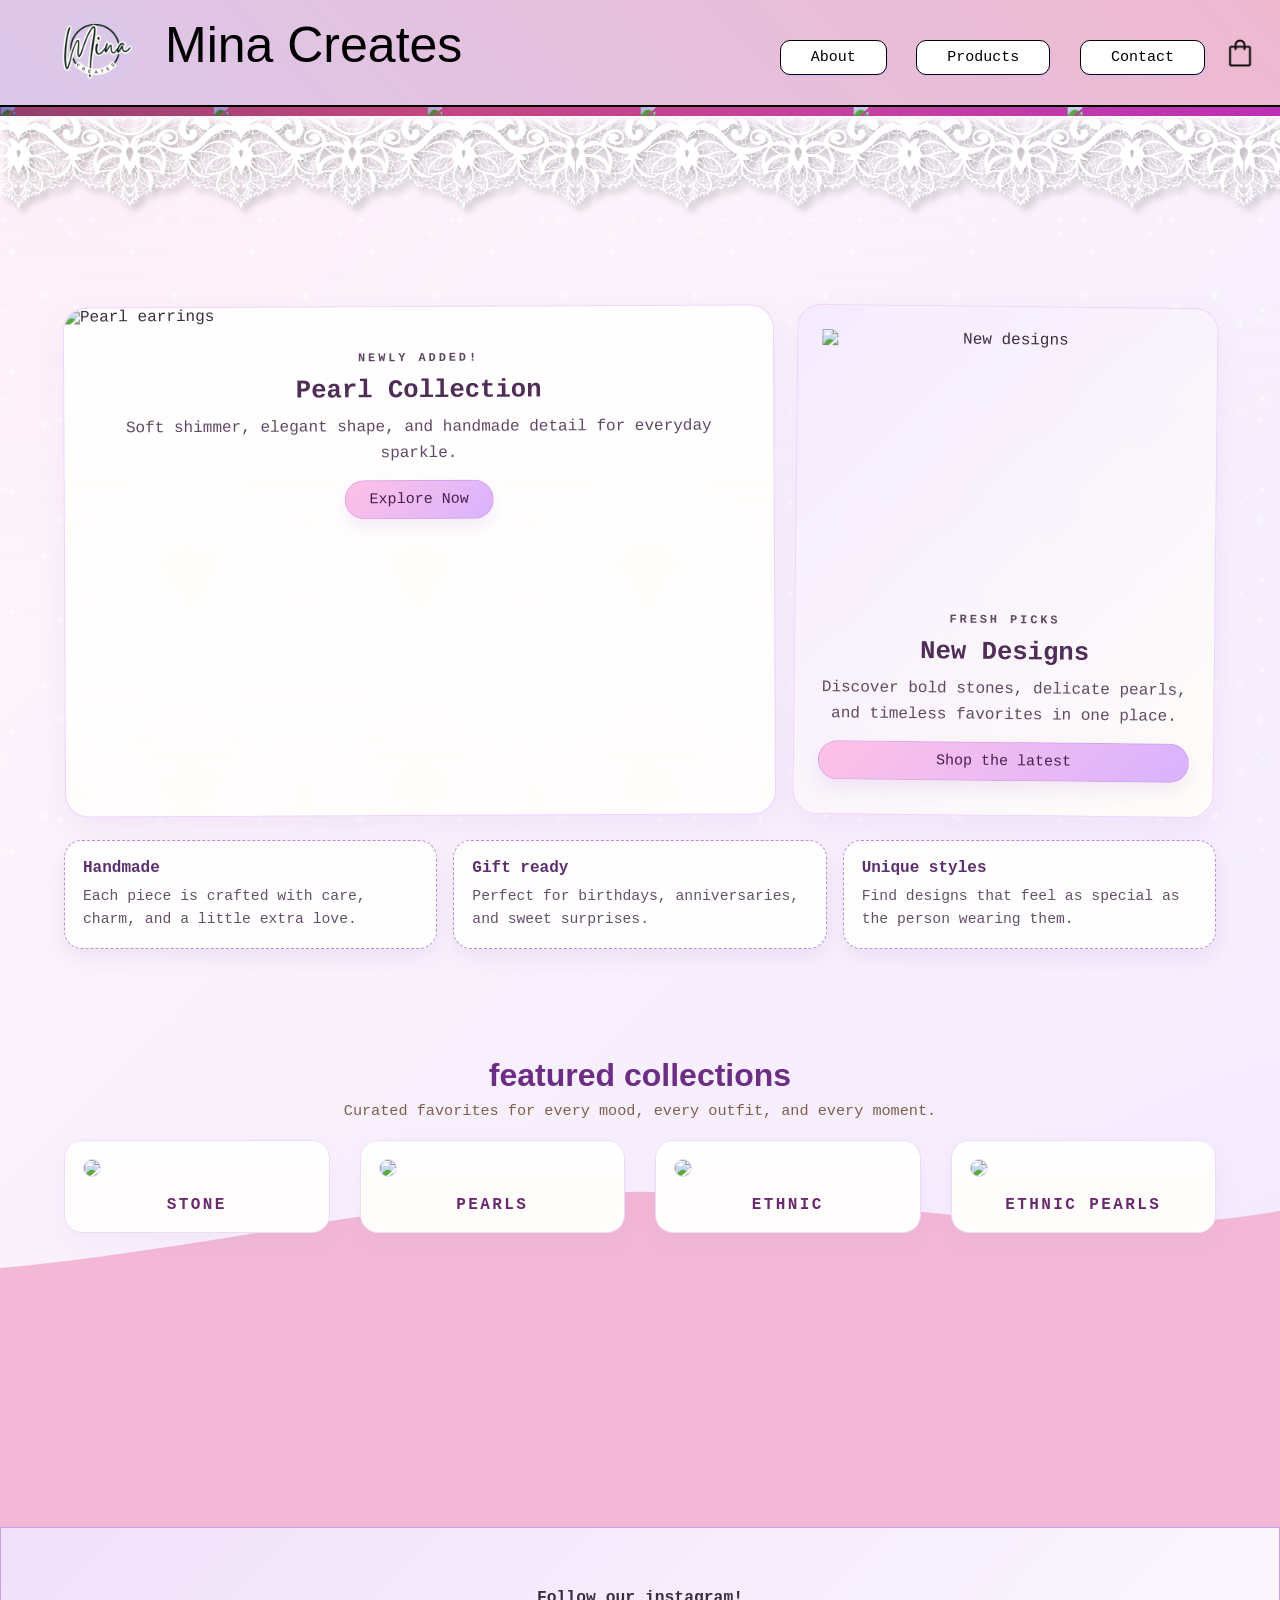
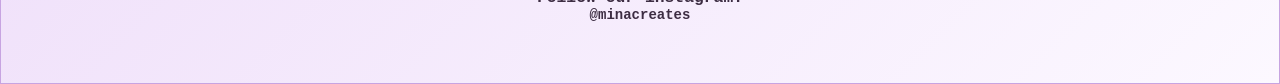
==== index.html @ 0f1dedc8 "Fix HTML encoding issues in index.html" ====
<!DOCTYPE html>
<html lang="en">
    <head>
        <meta charset="UTF-8" />
        <meta name = "viewport" content = "width=device-width, initial-scale = 1.0">
        <title>Mina Creates</title>
        <link rel="stylesheet" href="style.css">
        <link rel="stylesheet" href="https://use.typekit.net/dom2ngp.css">
        <link rel="preconnect" href="https://fonts.googleapis.com">
        <link rel="preconnect" href="https://fonts.gstatic.com" crossorigin>
        <link href="https://fonts.googleapis.com/css2?family=Limelight&family=Mea+Culpa&display=swap" rel="stylesheet">
        <link rel="preconnect" href="https://fonts.googleapis.com">
        <link rel="preconnect" href="https://fonts.gstatic.com" crossorigin>
        <link href="https://fonts.googleapis.com/css2?family=Limelight&family=Mea+Culpa&family=Style+Script&display=swap" rel="stylesheet">
    </head>
<body class="home-page">
    <div class="header">
        <div class="container">
            <div class = "navbar">
                <div class = "logo">
                    <a href="index.html">
                        <img src="images/logo.png" width="100px">
                    </a>
                    
                </div>
            
                <div>
                    <h1 class="nav-title">Mina Creates</h1>
                </div>
            
                <nav>
                    <ul id = "MenuItems">
                        <li><a href="about.html" class="nav-btn">About</a></li>
                        <li><a href="products.html" class="nav-btn">Products</a></li>
                        <li><a href="contact.html" class="nav-btn">Contact</a></li>
                    </ul>
                </nav>
                <img src="images/cart.png" width = "30px" height = "30px">
                <img src="images/menu.png" class = "menu-icon" onclick="menutoggle()">
            </div>  
        </div>
    </div>
    
    <!----- image scroll ------->
    
    <div class="container-header">
        <div class="wrapper">
            <img src="images/s-c.png" class = "img-header">
            <img src="images/s.png" class = "img-header">
            <img src="images/e.png" class = "img-header">
            <img src="images/p-e.png" class = "img-header">
            <img src="images/p.png" class = "img-header">
            <img src="images/m.png" class = "img-header">
        </div>
        <div class="fade-overlay"></div>
        <h1 class = "header-txt1">Handmade</h1>
        <h1 class = "header-txt2">Jewelry</h1>
        <button  class = "btn-header">SHOP NOW</button>
    </div>
    <div class="lace-row">
        <img src="images/lace-3.png" class="lace-image">
    </div>
        
    
    <!--- main --->
    <div class="main">
        <div class="small-container">
            <div class="feature-highlight">
                <div class="feature-card feature-card-large">
                    <img src="images/main-earring.png" alt="Pearl earrings">
                    <div class="feature-content">
                        <p class="eyebrow">Newly added!</p>
                        <h2>Pearl Collection</h2>
                        <p>Soft shimmer, elegant shape, and handmade detail for everyday sparkle.</p>
                        <a href="products.html" class="btn">Explore Now</a>
                    </div>
                </div>

                <div class="feature-card feature-card-compact">
                    <img src="images/12.png" alt="New designs">
                    <p class="eyebrow">Fresh picks</p>
                    <h2>New Designs</h2>
                    <p>Discover bold stones, delicate pearls, and timeless favorites in one place.</p>
                    <a href="products.html" class="btn">Shop the latest</a>
                </div>
            </div>

            <div class="benefits">
                <div class="benefit-card">
                    <h3>Handmade</h3>
                    <p>Each piece is crafted with care, charm, and a little extra love.</p>
                </div>
                <div class="benefit-card">
                    <h3>Gift ready</h3>
                    <p>Perfect for birthdays, anniversaries, and sweet surprises.</p>
                </div>
                <div class="benefit-card">
                    <h3>Unique styles</h3>
                    <p>Find designs that feel as special as the person wearing them.</p>
                </div>
            </div>
        </div>
    </div>

    <!-- Wrap both the wave and the collection text together -->
<!-- Wrap both the wave and the collection text together -->
<div class="wave-section">
    <div class="wave-container">
        <svg viewBox="0 0 1440 420" preserveAspectRatio="none" xmlns="http://www.w3.org/2000/svg"
            style="display: block; width: 100%; height: 100%;">
            <path fill="#f3b8d5" fill-opacity="1"
                d="M0,200 C240,190 480,160 720,160 C960,160 1200,190 1440,170 L1440,420 L0,420 Z">
            </path>
        </svg>
    </div>

    <!---- featured products ---->
    <div class="small-container featured-products-content">
        <h2 class="header-2">featured collections</h2>
        <p class="section-intro">Curated favorites for every mood, every outfit, and every moment.</p>
        <div class="row">
            <!-- ... keep your existing product col-4 loops exactly as they are ... -->
            <div class="col-4">
                <a href="products.html">
                    <img src="images/1.png">
                    <h4>STONE</h4>
                </a>
            </div>
            <div class="col-4">
                <a href="products.html">
                    <img src="images/4.png">
                    <h4>PEARLS</h4>
                </a>
            </div>
            <div class="col-4">
                <a href="products.html">
                    <img src="images/7.png">
                    <h4>ETHNIC</h4>
                </a>
            </div>
            <div class="col-4">
                <a href="images/16.png">
                    <img src="images/16.png">
                    <h4>ETHNIC PEARLS</h4>
                </a>
            </div>
        </div>
    </div>
</div> <!-- End of wave-section -->
    
    <!--- footer ---> 
    <div class="footer">
        <div class="footer-container">
            <h3>Follow our instagram!</h3>
            <h4>@minacreates</h4>
        </div>
    </div>
    
    
<!----- js for toggle menu ---->
    
    <script>
        var MenuItems = document.getElementById("MenuItems");
        MenuItems.style.maxHeight = "0px";
        function menutoggle() {
            if (MenuItems.style.maxHeight == "0px") 
            {
                MenuItems.style.maxHeight = "200px";
            } 
            else 
                {
                    MenuItems.style.maxHeight="0px";
                }
        }
    </script>
    
</body>
</html>
---- style.css ----
*{
    margin:0;
    padding:0;
    box-sizing:border-box;
}

.navbar {
    display: flex;
    align-items: center;
    padding-left: 20px;
}

.nav-title {
    font-size: 50px;
    text-align: center;
    padding-left: 20px;
    padding-bottom: 10;
    font-family: "vivaldi-mn", sans-serif;
    font-weight: 400;
    font-style: normal;
}

nav {
    flex: 1;
    text-align: right;
}

nav ul {
    display: inline-block;
    list-style-type: none;
}

nav ul li {
    display: inline-block;
    margin-right:20px;
}

a {
    font-size: 15px;
    text-decoration: none;
    color: black;
    font-family: "Lucida Console", "Courier New", monospace;
}

p {
    font-family: "Lucida Console", "Courier New", monospace;
    text-decoration: none;
    color: black;
}



.container {
    max-width:1300px;
    margin:auto;
    padding-left:25px;
    padding-right:25px;
    border-bottom: 2px solid black;
    background: linear-gradient(45deg, #dcc7e9, #efb9d0);
    box-shadow: 0 6px 18px rgba(147, 103, 190, 0.08);
}

.navbar {
    display: flex;
    align-items: center;
    padding-left: 20px;
}

.nav-title {
    font-size: 50px;
    text-align: center;
    padding-left: 20px;
    padding-bottom: 15px;
    font-family: "vivaldi-mn", sans-serif;
    font-weight: 400;
    font-style: normal;
    color: black;
}

nav {
    flex: 1;
    text-align: right;
}

nav ul {
    display: inline-block;
    list-style-type: none;
}

nav ul li {
    display: inline-block;
    margin-right:20px;
}

.nav-btn {
    display: inline-block;
    background: #fff;
    color: #6a3a6f;
    padding: 8px 30px;
    border-radius: 10px;
    border: 1.5px solid #e9d5fb;
    box-shadow: 1px 2px 0 rgba(217,180,244,0.6);
    transition: transform 0.3s ease, background 0.3s ease;
}

.nav-btn:hover {
    transform: translateY(-4px);
    background: #f6dff7;
    color: #5e2773;
}

.row {
    display:flex;
    align-items: center;
    flex-wrap: wrap;
    justify-content: center;
    gap: 30px;
    padding: 0;
}

.col-2 {
    flex-basis: 50%;
    min-width: 300px;
    align-items: center;
}

.col-2 img {
    max-width: 100%;
}

col-2 h1 {
    font-size: 50px;
    line-height: 60px;
}

.btn {
    display: inline-block;
    background: purple;
    color: #fff;
    padding: 8px 30px;
    margin: 10px 0;
    border-radius: 30px;
    transition: background 0.5s;
    
}
.btn:hover {
    transform: translateY(-5px);
    background: #dcc7e9;
}

.nav-btn {
    display: inline-block;
    background: white;
    color: black;
    padding: 8px 30px;
    border-radius: 10px;
    border: 1px solid black;
    transition: transform 0.5s
    
}

.nav-btn:hover {
    transform: translateY(-5px);
    background: purple;
}

.header {
    position: fixed;
    top: 0;
    left:0;
    width: 100%;
    z-index:1000;
}

body {
    padding-top: 100px;
    font-family: "Lucida Console", "Courier New", monospace;
    background-color: #f9f4ff;
    color: #3d2d43;
    min-height: 100vh;
}

/* Purple boutique background with texture overlay (uses images/paper-texture.png)
   Drop your texture image at that path and the overlay will appear. */
body.home-page {
    background-color: #f9f4ff;
    background-image:
        radial-gradient(circle at top left, rgba(255, 209, 235, 0.22) 0, transparent 28%),
        radial-gradient(circle at bottom right, rgba(222, 201, 255, 0.18) 0, transparent 30%),
        linear-gradient(135deg, #fff6fb 0%, #f3eaff 100%);
    background-size: cover;
}

/* Paper texture overlay: place a paper image at images/paper-texture.png
   If the file is missing, the overlay is ignored gracefully. */
body.home-page::before {
    content: "";
    position: fixed;
    inset: 0;
    pointer-events: none;
    background-image:
        linear-gradient(180deg, rgba(255,255,255,0.16) 0%, rgba(255,255,255,0) 70%),
        url('images/texture-4.jpg');
    background-position: center, center;
    background-size: cover, cover;
    background-repeat: no-repeat, no-repeat;
    opacity: 0.55;
    z-index: -2;
}

body.home-page::after {
    content: "";
    position: fixed;
    inset: 0;
    pointer-events: none;
    background-image:
        radial-gradient(circle at 10% 10%, rgba(255, 255, 255, 0.95) 0, rgba(255, 255, 255, 0) 4px),
        radial-gradient(circle at 28% 20%, rgba(255, 230, 250, 0.9) 0, rgba(255, 230, 250, 0) 3px),
        radial-gradient(circle at 50% 12%, rgba(255, 245, 255, 0.92) 0, rgba(255, 245, 255, 0) 5px),
        radial-gradient(circle at 75% 25%, rgba(255, 225, 245, 0.88) 0, rgba(255, 225, 245, 0) 4px),
        radial-gradient(circle at 20% 72%, rgba(255, 255, 255, 0.86) 0, rgba(255, 255, 255, 0) 3px),
        radial-gradient(circle at 60% 75%, rgba(255, 215, 245, 0.9) 0, rgba(255, 215, 245, 0) 4px);
    background-size: 120px 120px, 90px 90px, 130px 130px, 100px 100px, 90px 90px, 110px 110px;
    background-position: 0 0, 45px 35px, 110px 20px, 185px 95px, 255px 245px, 340px 115px;
    background-repeat: repeat;
    opacity: 0.82;
    mix-blend-mode: screen;
    z-index: -1;
    animation: starfield 18s linear infinite, twinkle 3.8s ease-in-out infinite alternate;
}

body.products-page::after {
    content: "";
    position: fixed;
    inset: 0;
    pointer-events: none;
    background-image:
        radial-gradient(circle at 10% 10%, rgba(255, 255, 255, 0.95) 0, rgba(255, 255, 255, 0) 4px),
        radial-gradient(circle at 30% 20%, rgba(255, 230, 250, 0.9) 0, rgba(255, 230, 250, 0) 3px),
        radial-gradient(circle at 55% 12%, rgba(255, 245, 255, 0.92) 0, rgba(255, 245, 255, 0) 5px),
        radial-gradient(circle at 80% 25%, rgba(255, 225, 245, 0.88) 0, rgba(255, 225, 245, 0) 4px),
        radial-gradient(circle at 15% 75%, rgba(255, 255, 255, 0.86) 0, rgba(255, 255, 255, 0) 3px),
        radial-gradient(circle at 45% 70%, rgba(255, 215, 245, 0.9) 0, rgba(255, 215, 245, 0) 4px),
        linear-gradient(180deg, rgba(255,255,255,0.16) 0%, rgba(255,255,255,0) 70%);
    background-size: 120px 120px, 90px 90px, 130px 130px, 100px 100px, 90px 90px, 110px 110px, auto;
    background-position: 0 0, 45px 35px, 110px 20px, 185px 95px, 255px 245px, 340px 115px, center;
    background-repeat: repeat;
    opacity: 0.82;
    mix-blend-mode: screen;
    z-index: -1;
    animation: starfield 18s linear infinite, twinkle 3.8s ease-in-out infinite alternate;
}
/* The parent container holding the wave and products */
/* The container holding both the wave and the products */
.wave-section {
    position: relative;
    width: 100%;
    height: 500px;
}

.wave-section {
    position: relative;
    overflow: hidden;
    margin-bottom: 0;
}

.wave-container {
    position: absolute;
    top: -28%;
    left: 0;
    width: 100%;
    height: 160%;
    z-index: 1;
    pointer-events: none;
}

.wave-container svg {
    width: 100%;
    height: 100%;
    display: block;
}


.featured-products-content {
    position: relative;
    z-index: 2;
    margin: 320px auto 0;
    padding-top: 20px;
    padding-bottom: 30px;
}

.wave-section .header-2,
.wave-section .section-intro {
    color: #333333;
}

body.products-page {
    background-color: #f9f4ff;
    background-image:
        radial-gradient(circle at top left, rgba(255, 209, 235, 0.22) 0, transparent 28%),
        radial-gradient(circle at bottom right, rgba(222, 201, 255, 0.18) 0, transparent 30%),
        linear-gradient(135deg, #fff6fb 0%, #f3eaff 100%);
    background-size: cover;
}

body.products-page::before {
    content: "";
    position: fixed;
    inset: 0;
    pointer-events: none;
    background-image:
        linear-gradient(180deg, rgba(255,255,255,0.92) 0%, rgba(255,255,255,0.35) 22%, rgba(255,255,255,0) 42%),
        url('images/texture-4.jpg');
    background-position: center, center;
    background-size: cover, cover;
    background-repeat: no-repeat, no-repeat;
    opacity: 0.55;
    z-index: -2;
}

body.products-page::after {
    content: "";
    position: fixed;
    inset: 0;
    pointer-events: none;
    background-image:
        radial-gradient(circle at 10% 10%, rgba(255, 255, 255, 1) 0, rgba(255, 255, 255, 0) 4px),
        radial-gradient(circle at 30% 20%, rgba(255, 230, 250, 1) 0, rgba(255, 230, 250, 0) 5px),
        radial-gradient(circle at 55% 12%, rgba(255, 245, 255, 0.98) 0, rgba(255, 245, 255, 0) 3px),
        radial-gradient(circle at 80% 25%, rgba(255, 225, 245, 0.96) 0, rgba(255, 225, 245, 0) 6px),
        radial-gradient(circle at 15% 75%, rgba(255, 240, 255, 0.95) 0, rgba(255, 240, 255, 0) 4px),
        radial-gradient(circle at 45% 70%, rgba(255, 215, 245, 0.92) 0, rgba(255, 215, 245, 0) 5px),
        radial-gradient(circle at 68% 82%, rgba(255, 255, 255, 0.93) 0, rgba(255, 255, 255, 0) 4px),
        radial-gradient(circle at 85% 50%, rgba(255, 210, 240, 0.9) 0, rgba(255, 210, 240, 0) 5px);
    background-size: 180px 180px, 150px 150px, 80px 80px, 130px 130px, 100px 100px, 90px 90px, 110px 110px, 85px 85px;
    background-position: 0 0, 45px 35px, 110px 20px, 185px 95px, 255px 245px, 340px 115px, 420px 210px, 520px 150px;
    background-repeat: repeat;
    opacity: 0.75;
    mix-blend-mode: screen;
    z-index: -1;
    animation: starfield 18s linear infinite;
}

.lace-row {
    margin: 0;
    padding: 0;
    line-height: 0;
}

.lace-row .lace-image {
    display: block;
    width: 100%;
    margin: 0;
    padding: 0;
    filter: drop-shadow(5px 5px 3px rgba(128, 126, 126, 0.5));
}

.small-container {
    max-width: 1080px;
    margin: 0 auto;
    padding-left: 25px;
    padding-right: 25px;
}

.home-page .small-container {
    max-width: 1200px;
    margin: 0 auto;
    padding: 0 24px 40px;
}

.home-page .main {
    padding: 22px 0 10px;
}

.home-page .feature-highlight {
    display: grid;
    grid-template-columns: 1.35fr 0.8fr;
    gap: 20px;
    margin: 24px 0 24px;
}

.home-page .feature-card {
    background: #fffdfc;
    border-radius: 24px;
    overflow: hidden;
    box-shadow: 0 12px 30px rgba(139, 95, 191, 0.08);
    border: 1px solid #edd5fb;
    transform: rotate(-0.25deg);
    background-image: linear-gradient(rgba(255,255,255,0.6), rgba(255,255,255,0.3));
}

.home-page .feature-card img {
    width: 100%;
    height: 280px;
    object-fit: cover;
}

.home-page .feature-content,
.home-page .feature-card-compact {
    padding: 24px;
    text-align: center;
}

.home-page .eyebrow {
    margin: 0 0 8px;
    color: #8f4aa8;
    text-transform: uppercase;
    letter-spacing: 0.24em;
    font-size: 0.75rem;
    font-weight: 700;
}

.home-page .feature-card h2 {
    margin-bottom: 10px;
    font-size: 1.6rem;
    color: #4f2d57;
}

.home-page .feature-card p {
    line-height: 1.6;
    color: #604963;
}

.home-page .feature-card-compact {
    display: flex;
    flex-direction: column;
    justify-content: center;
    background: linear-gradient(135deg, #f5ebff 0%, #fffdf9 100%);
    transform: rotate(0.6deg);
}

.home-page .benefits {
    display: grid;
    grid-template-columns: repeat(3, 1fr);
    gap: 16px;
    margin: 8px 0 28px;
}

.home-page .benefit-card {
    background: rgba(255,255,255,0.9);
    border: 1px dashed #b98ed8;
    border-radius: 18px;
    padding: 18px;
    box-shadow: 0 8px 20px rgba(88, 51, 124, 0.08);
}

.home-page .benefit-card h3 {
    margin-bottom: 8px;
    color: #5c2f6e;
    font-size: 1rem;
}

.home-page .benefit-card p {
    font-size: 0.92rem;
    line-height: 1.5;
    color: #625266;
}

.home-page .btn {
    display: inline-block;
    background: linear-gradient(135deg, #ffc1e6, #d9b3ff);
    color: #4a1f4f;
    padding: 10px 24px;
    margin-top: 14px;
    border-radius: 999px;
    border: 1px solid rgba(168,112,203,0.25);
    transition: transform 0.25s ease, box-shadow 0.25s ease, background 0.25s ease;
    box-shadow: 0 8px 18px rgba(157, 102, 195, 0.12);
}

.home-page .btn:hover {
    transform: translateY(-3px);
    background: linear-gradient(135deg, #ffd6ef, #e6d6ff);
    box-shadow: 0 12px 24px rgba(157, 102, 195, 0.16);
}

.col-4{
    flex: 1 1 260px;
    padding: 18px;
    min-width: 260px;
    margin-bottom: 40px;
    border: 1px solid rgba(186, 122, 207, 0.35);
    border-radius: 28px;
    background: rgba(255, 255, 255, 0.92);
    box-shadow: 0 16px 30px rgba(168, 107, 190, 0.12);
    transition: transform 0.35s ease, box-shadow 0.35s ease, border-color 0.35s ease;
}
.col-4 a {
    display: block;
    color: #3f2a52;
    text-decoration: none;
}

.col-4 img {
    width: 100%;
    border-radius: 20px;
    border: 1px solid rgba(223, 189, 233, 0.55);
}

.col-4 h4 {
    margin-top: 14px;
    font-size: 1rem;
    letter-spacing: 0.15em;
    text-transform: uppercase;
    color: #6a2a6d;
    text-align: center;
}

.col-4:hover {
    background: linear-gradient(135deg, rgba(255, 243, 251, 0.95), rgba(241, 228, 255, 0.95));
    transform: translateY(-6px);
    box-shadow: 0 20px 36px rgba(168, 107, 190, 0.18);
    border-color: rgba(202, 138, 219, 0.55);
}

.col-5:hover {
    transform: translateY(-5px);
}

.col-5 {
    display:flex;
    align-items:center;
    transition: transform 0.5s;
}


.products-header {
    margin:20px;
    font-size: 20px;
    text-align: center;
    font-family: "Lexend", sans-serif;
    font-optical-sizing: auto;
    font-style: normal;
    

}


.lexend {
    font-family: "Lexend", sans-serif;
    font-optical-sizing: auto;
    font-style: normal;
}


.space {
    border: 1px solid black;
}


.col-4 img {
    width: 100%;
}


.col-4 p {
    font-size: 14px;
}


.header-2 {
    text-align: center;
    margin: 30px 0 8px;
}

.home-page .header-2 {
    font-size: 2rem;
    color: #6c2d84;
    font-family: "vivaldi-mn", sans-serif;
}

.home-page .section-intro {
    text-align: center;
    color: #7e5f4a;
    margin-bottom: 20px;
    font-size: 0.95rem;
}

.home-page .col-4 {
    background: #fffdfc;
    border: 1px solid #eedcf7;
    border-radius: 18px;
    overflow: hidden;
    box-shadow: 0 10px 24px rgba(139, 95, 191, 0.06);
    background-image: linear-gradient(rgba(255,255,255,0.6), rgba(255,255,255,0.3));
}

.home-page .col-4:hover {
    background: linear-gradient(135deg, #fff1fb 0%, #f3e8ff 100%);
}

.h4 {
    font-weight: normal;
    
}

.footer {
    flex-basis: 5%;
    min-width:200px;
    border: 1px solid black;
    background: #dcc7e9;
    font-size:14px;
    
}

.home-page .footer {
    background: linear-gradient(135deg, #f0e1fa 0%, #fcf8ff 100%);
    border: 1px solid #c7a4e1;
    box-shadow: 0 12px 30px rgba(88, 51, 124, 0.12);
}

.home-page .footer-container {
    padding: 60px 20px;
}

.footer-container {
    align-items: center;
    text-align:center;
}

.noto-sans {
    font-family: "Noto Sans", sans-serif;
    font-optical-sizing: auto;
    font-style: normal;
}

.menu-icon {
    width: 28px;
    margin-left: 20px;
    display: none;
}

/* ----- media query for menu ----- */

@media only screen and (max-width: 800px){
    .home-page .feature-highlight {
        grid-template-columns: 1fr;
    }

    .home-page .benefits {
        grid-template-columns: 1fr;
    }

    nav ul {
        position: absolute;
        top: 100px;
        left: 0;
        background: #333;
        width: 100%;
        overflow: hidden;
        transition: max-height 0.5s;
        
    }
    
    nav ul li {
        display: block;
        margin-right: 50px;
        margin-top: 10px;
        margin-bottom: 10px;
    }
    
    nav ul li a {
        color: #fff;
        
    }
    
    .menu-icon {
        display:block;
        cursor:pointer;
        
    }
}



.container-header {
    position: relative;
    width: 100%;
    overflow: hidden;
    border-bottom: 2px solid white;
    background: linear-gradient(135deg, #da6d7f 0%, #be2eb7 100%);
}

.wrapper {
    display: flex;
    width: 100%;
    animation: slide 16s infinite;
    position: relative;
    z-index: 1;
}

.img-header {
    width: 100%;
    object-fit: cover;
}

.header-txt1 {
    position: absolute;
    top: 75%;
    left: 50%;
    font-size: 200px;
    transform: translate(-50%, -120%);
    color: #fffaf3;
    z-index: 3;
    padding: 15px;
    font-family: "Style Script", cursive;
    font-weight: 400;
    font-style: normal;
    text-shadow:
        3px 3px 0 #ab69da,
        5px 5px 0 #a5328c,
        8px 8px 0 #9f4a9a,
        10px 10px 10px rgba(0, 0, 0, 0.15);
    text-align: center;
    filter: drop-shadow(1px 1px 3px rgba(128, 126, 126, 0.5));
}
.header-txt2 {
    position: absolute;
    top: 95%;
    left: 50%;
    font-size: 200px;
    transform: translate(-50%, -120%);
    color: #fffaf3;
    z-index: 3;
    padding: 15px;
    font-family: "Style Script", cursive;
    font-weight: 400;
    font-style: normal;
    text-shadow:
            3px 3px 0 #ab69da,
            5px 5px 0 #a5328c,
            8px 8px 0 #9f4a9a,
            10px 10px 10px rgba(0, 0, 0, 0.15);
    text-align: center;
    filter: drop-shadow(1px 1px 3px rgba(128, 126, 126, 0.5));
}


.btn-header {
    position: absolute;
    top: 66%;
    left: 50%;
    transform: translate(-50%, 50%);
    z-index: 3;
    background-color: #dcc7e9;
    padding: 20px;
    border-radius: 50px;
    font-size: 20px;
    font-family: "Lucida Console", "Courier New", monospace;
}

.fade-overlay {
    position: absolute;
    top: 0;
    left: 0;
    width: 100%;
    height: 100%;

    background: linear-gradient(
        to right,
        rgba(139, 95, 191, 0.7),
        rgba(212, 49, 128, 0.28),
        rgba(239, 163, 200, 0.12),
        transparent
    );

    z-index: 2;
    pointer-events: none;
    mix-blend-mode: multiply;
}

@keyframes slide {
    0% {
        transform: translateY(0);
    }
    25% {
        transform: translateX(0);
    }
    30% {
        transform: translateX(-100%);
    } 
    50% {
        transform: translateX(-100%);
    }
    55% {
        transform: translateX(-200%);
    }
    75% {
        transform: translateX(-200%)
    }
    80% {
        transform: translateX(-300%)
    }
    200% {
        transform: translateX(-300%)
    }
}

@keyframes starfield {
    0% {
        background-position: 0 0, 50px 30px, 110px 20px, 180px 90px, 250px 250px, 350px 120px, 500px 210px;
    }
    100% {
        background-position: -1200px 800px, -1150px 740px, -1100px 700px, -1050px 660px, -1000px 620px, -950px 580px, -900px 540px;
    }
}

@keyframes twinkle {
    0% {
        opacity: 0.72;
    }
    25% {
        opacity: 0.86;
    }
    50% {
        opacity: 0.78;
    }
    75% {
        opacity: 0.9;
    }
    100% {
        opacity: 0.8;
    }
}



.content {
    z-index:888;
    color:#fff;
    width:70%;
    margin-top: 50px;
}

/*--------------------- all products page -----------------*/

.row-2 {
    justify-content: space-between;
    margin: 55px auto 40px;
}

select {
    border: 1px solid #dcc7e9;
    padding: 5px;
}

.box {
    margin-left:100px;
    background-color: #dcc7e9;
}

select:focus {
    outline: none;
}

.about-hero {
    max-width: 1100px;
    margin: 80px auto 40px;
    padding: 46px 32px;
    background: rgba(255, 248, 255, 0.9);
    border: 1px solid rgba(221, 176, 223, 0.45);
    border-radius: 32px;
    box-shadow: 0 18px 40px rgba(149, 88, 160, 0.1);
    text-align: center;
}

.about-hero h1 {
    font-size: clamp(2.4rem, 3vw, 4rem);
    margin-bottom: 18px;
    color: #5e2d67;
}

.about-hero p {
    max-width: 760px;
    margin: 0 auto;
    font-size: 1rem;
    line-height: 1.8;
    color: #6e4d73;
}

.about-grid {
    display: grid;
    grid-template-columns: repeat(2, minmax(250px, 1fr));
    gap: 24px;
    max-width: 1100px;
    margin: 0 auto 60px;
    padding: 0 24px;
}

.about-card {
    background: rgba(255, 255, 255, 0.96);
    border: 1px solid rgba(206, 160, 213, 0.35);
    border-radius: 26px;
    padding: 28px;
    box-shadow: 0 14px 30px rgba(142, 83, 163, 0.08);
}

.about-card h2 {
    margin-bottom: 12px;
    color: #62387a;
}

.about-card p {
    color: #6c4f74;
    line-height: 1.8;
}

@media only screen and (max-width: 800px) {
    .about-grid {
        grid-template-columns: 1fr;
    }
}

/* ----- media query for less than 600 screen size ----- */

@media only screen and (max-width: 600px) {
    .row {
        align-items: center;
        text-align: center;
    }
    .col-2, col-3, col-4 {
        flex-basis: 100%;
    }
}

/*----- contacr ----- */

.contact-container {
    height:100vh;
    display: flex;
    align-items: center;
    justify-content: space-evenly;
}

.contact-left {
    display:flex;
    flex-direction: column;
    align-items: start;
    gap: 20px;
}

.contact-inputs {
    width:400px;
    height: 50px;
    border: none;
    outline: none;
    padding-left: 25px;
    font-weight: 500;
    color:black;
    border-radius: 50px;
    border: 2px solid black;
}

.contact-left textarea {
    height: 140px;
    padding-top: 15px;
    border-radius: 20px;
}

.btn-submit {
    padding:20px;
    background-color:#dcc7e9;
}
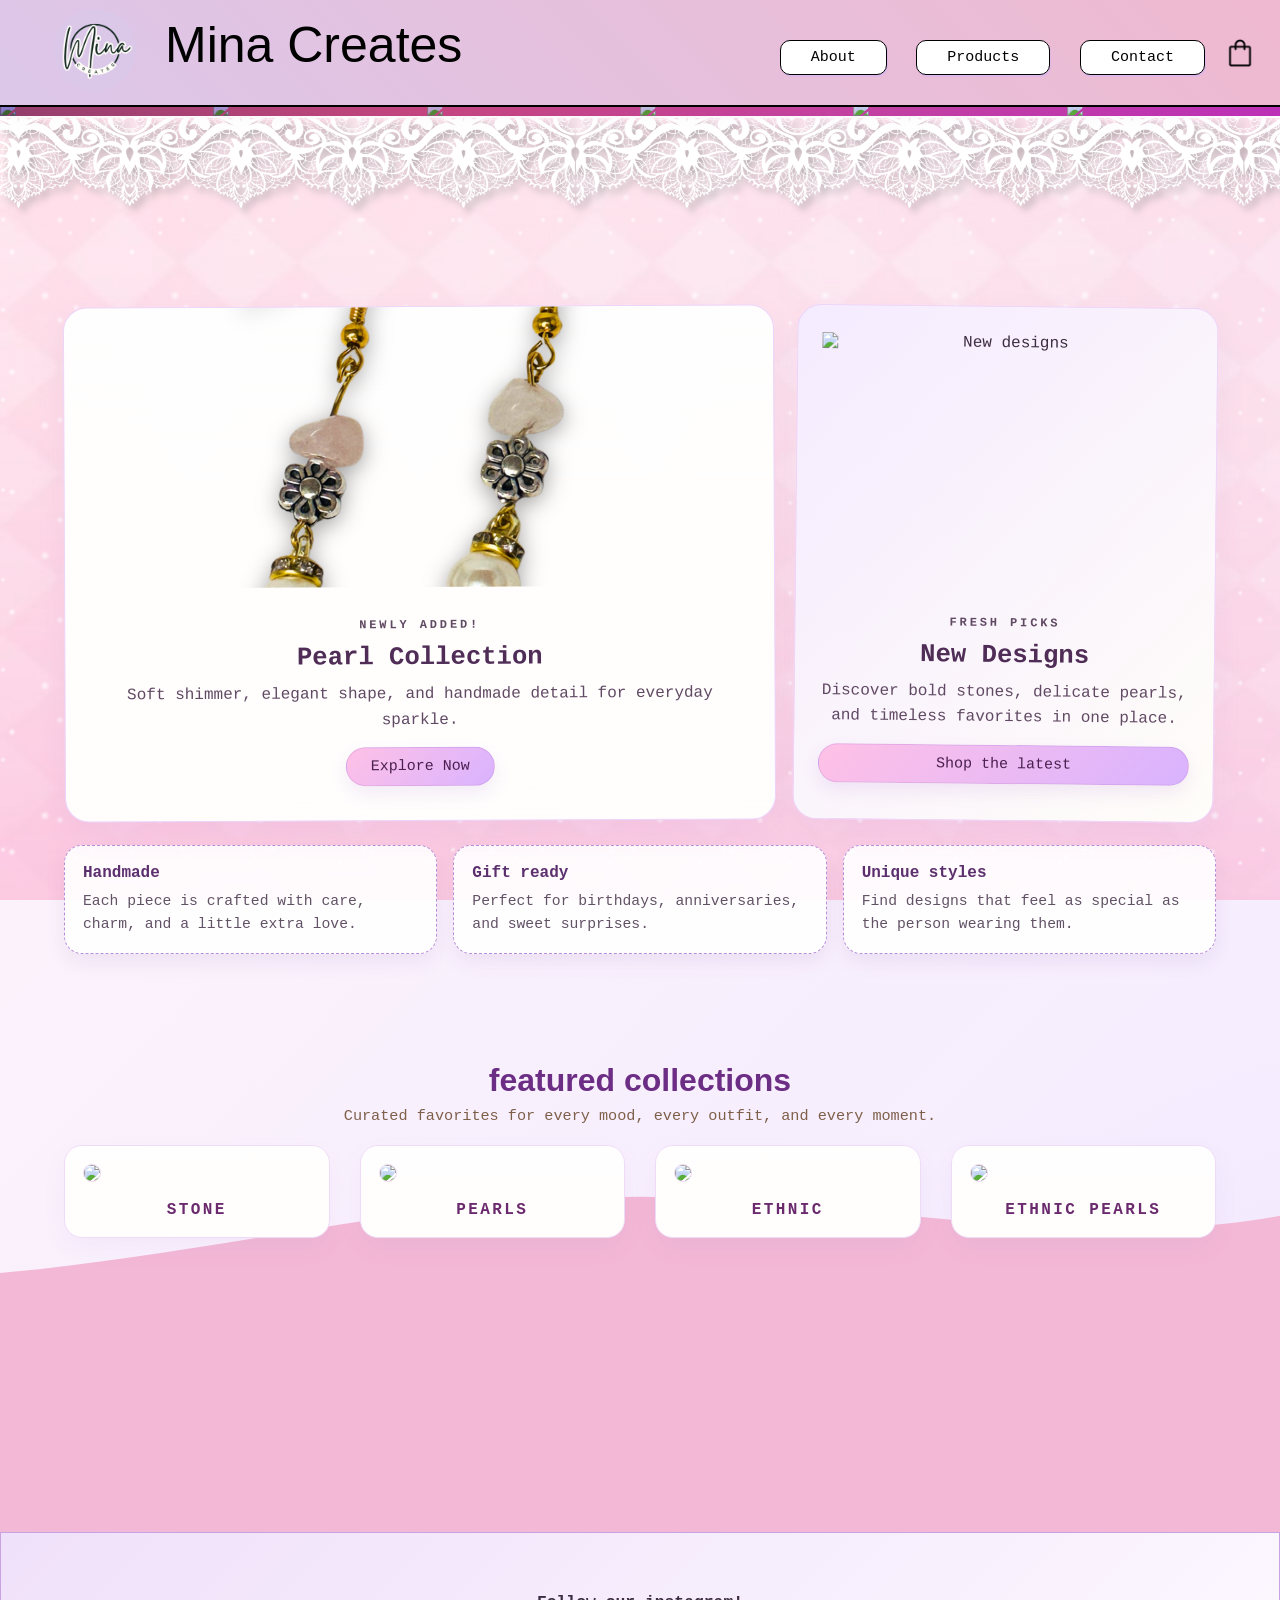
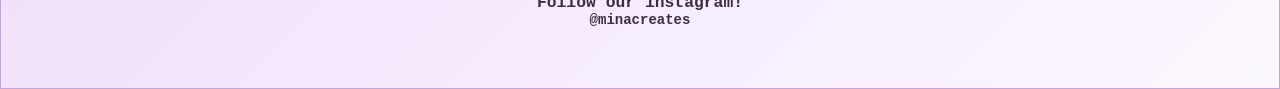
==== commit 8f2a6672: "Update index.html" ====
--- a/index.html
+++ b/index.html
@@ -45,12 +45,12 @@
     
     <div class="container-header">
         <div class="wrapper">
-            <img src="images/s-c.png" class = "img-header">
-            <img src="images/s.png" class = "img-header">
-            <img src="images/e.png" class = "img-header">
-            <img src="images/p-e.png" class = "img-header">
-            <img src="images/p.png" class = "img-header">
-            <img src="images/m.png" class = "img-header">
+            <img src="./images/s-c.png" class = "img-header">
+            <img src="./images/s.png" class = "img-header">
+            <img src="./images/e.png" class = "img-header">
+            <img src="./images/p-e.png" class = "img-header">
+            <img src="./images/p.png" class = "img-header">
+            <img src="./images/m.png" class = "img-header">
         </div>
         <div class="fade-overlay"></div>
         <h1 class = "header-txt1">Handmade</h1>
@@ -58,7 +58,7 @@
         <button  class = "btn-header">SHOP NOW</button>
     </div>
     <div class="lace-row">
-        <img src="images/lace-3.png" class="lace-image">
+        <img src="./images/lace-3.png" class="lace-image">
     </div>
         
     
@@ -128,7 +128,7 @@
             </div>
             <div class="col-4">
                 <a href="products.html">
-                    <img src="images/4.png">
+                    <img src="./images/4.jpg">
                     <h4>PEARLS</h4>
                 </a>
             </div>
--- a/style.css
+++ b/style.css
@@ -200,7 +200,7 @@
     pointer-events: none;
     background-image:
         linear-gradient(180deg, rgba(255,255,255,0.16) 0%, rgba(255,255,255,0) 70%),
-        url('images/texture-4.jpg');
+        url('./images/texture-4.jpg');
     background-position: center, center;
     background-size: cover, cover;
     background-repeat: no-repeat, no-repeat;
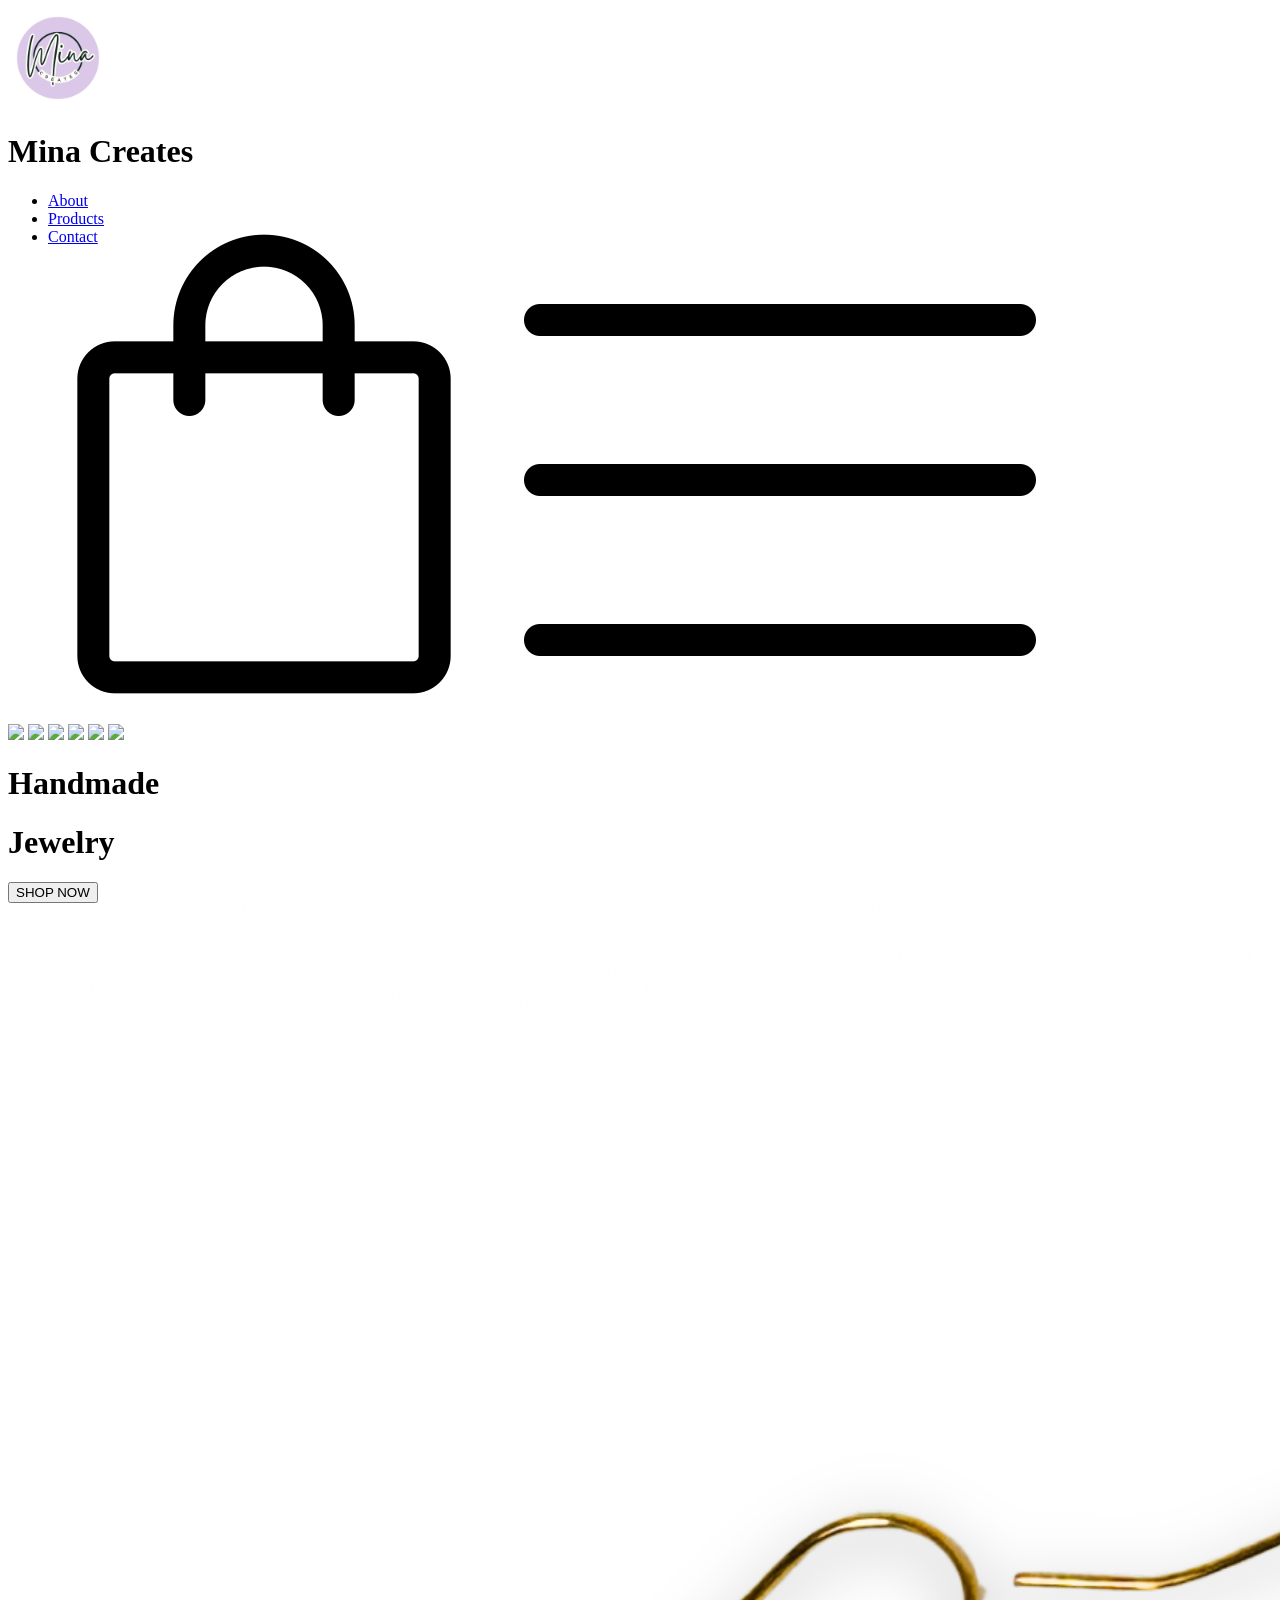
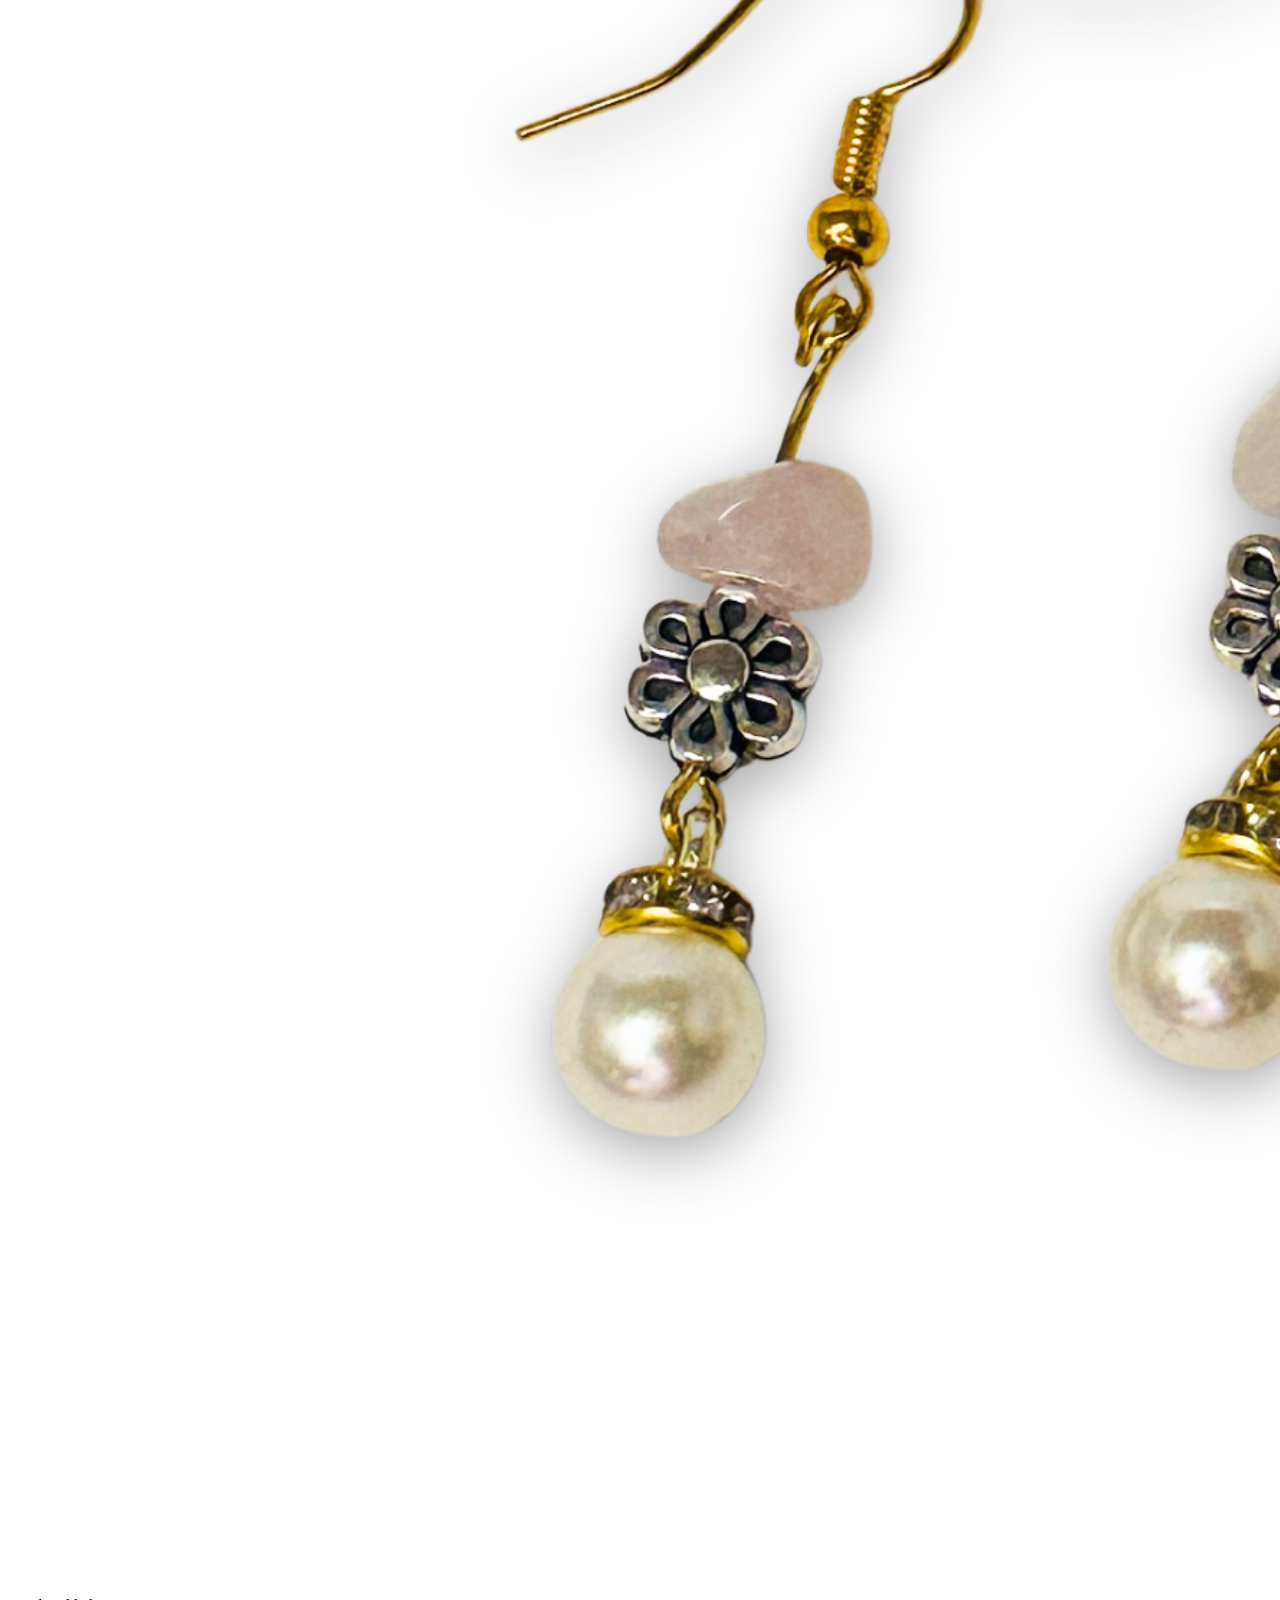
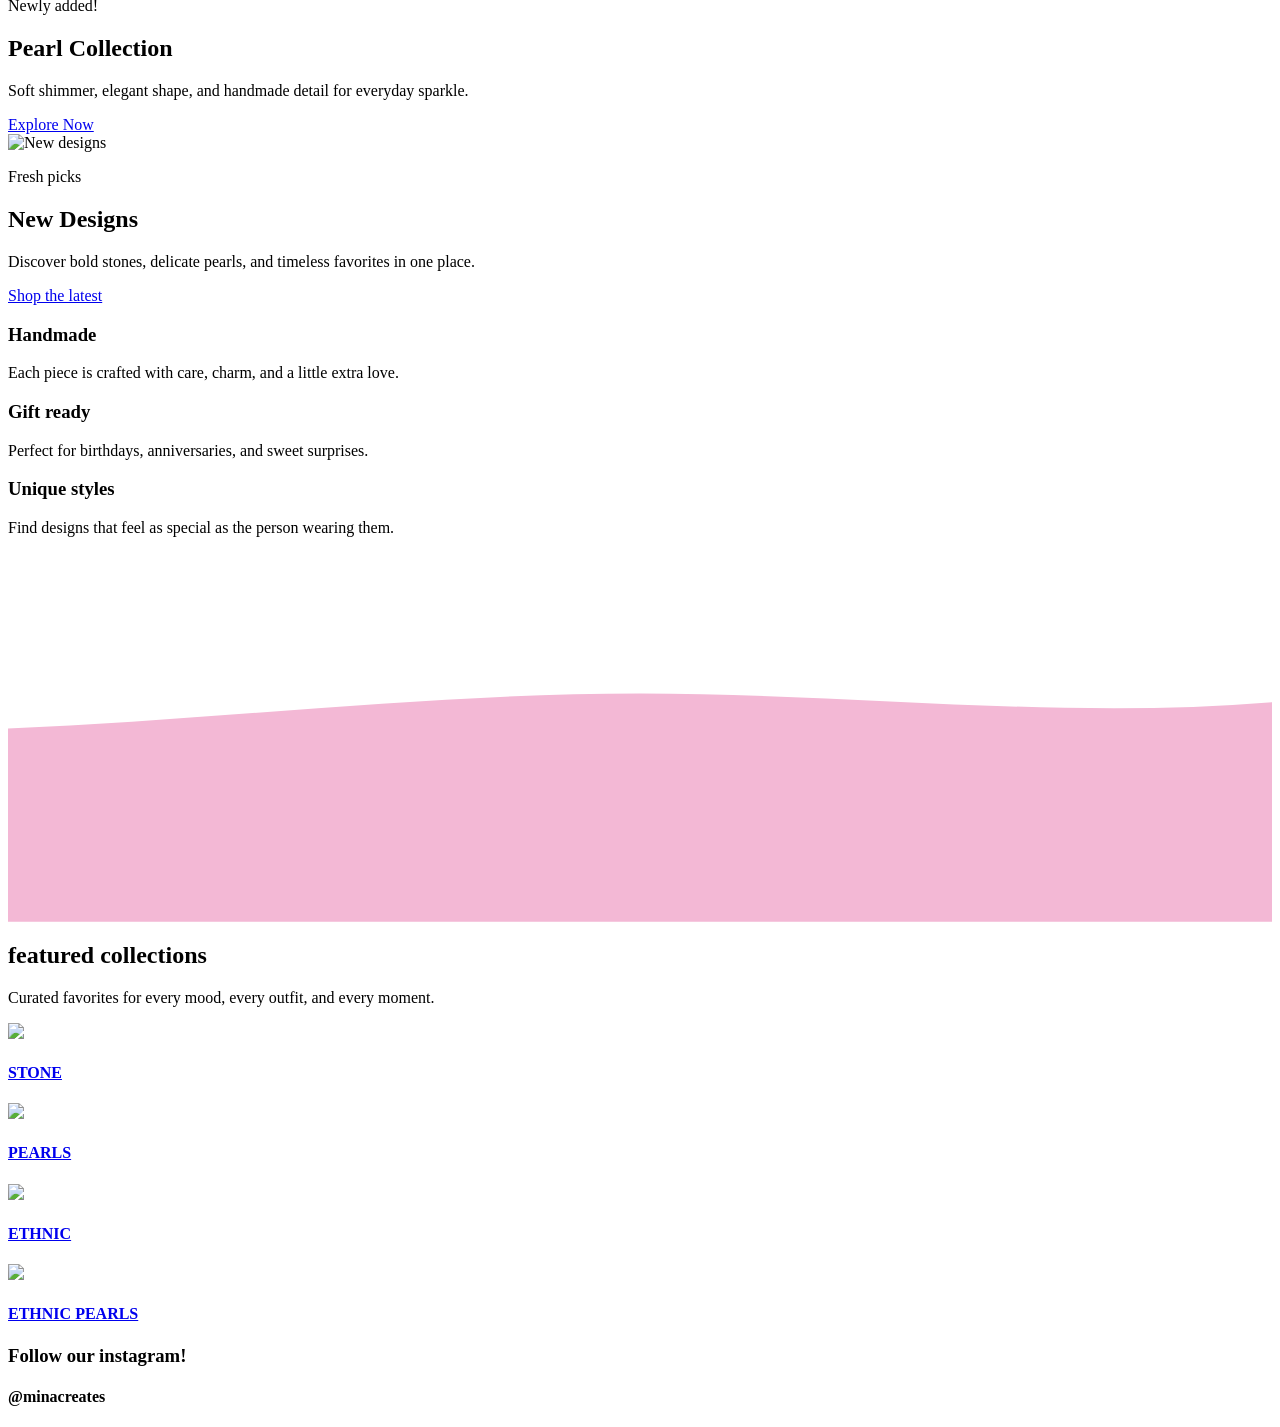
==== commit e3b4839d: "Update index.html" ====
--- a/index.html
+++ b/index.html
@@ -14,32 +14,34 @@
         <link href="https://fonts.googleapis.com/css2?family=Limelight&family=Mea+Culpa&family=Style+Script&display=swap" rel="stylesheet">
     </head>
 <body class="home-page">
+
     <div class="header">
         <div class="container">
-            <div class = "navbar">
-                <div class = "logo">
+            <div class="navbar">
+
+                <div class="logo">
                     <a href="index.html">
-                        <img src="images/logo.png" width="100px">
+                        <img src="images/logo.png" alt="Mina Creates logo" width="100">
                     </a>
-                    
                 </div>
-            
-                <div>
-                    <h1 class="nav-title">Mina Creates</h1>
-                </div>
-            
+
+                <h1 class="nav-title">Mina Creates</h1>
+
                 <nav>
-                    <ul id = "MenuItems">
+                    <ul id="MenuItems">
                         <li><a href="about.html" class="nav-btn">About</a></li>
                         <li><a href="products.html" class="nav-btn">Products</a></li>
                         <li><a href="contact.html" class="nav-btn">Contact</a></li>
                     </ul>
                 </nav>
-                <img src="images/cart.png" width = "30px" height = "30px">
-                <img src="images/menu.png" class = "menu-icon" onclick="menutoggle()">
-            </div>  
+
+                <img src="images/cart.png" class="cart-icon" alt="Shopping cart">
+                <img src="images/menu.png" class="menu-icon" alt="Menu" onclick="menutoggle()">
+
+            </div>
         </div>
     </div>
+
     
     <!----- image scroll ------->
     
@@ -77,7 +79,7 @@
                 </div>
 
                 <div class="feature-card feature-card-compact">
-                    <img src="images/12.png" alt="New designs">
+                    <img src="./images/7.png" alt="New designs">
                     <p class="eyebrow">Fresh picks</p>
                     <h2>New Designs</h2>
                     <p>Discover bold stones, delicate pearls, and timeless favorites in one place.</p>
--- a/style.css
+++ b/style.css
@@ -1,954 +1,9 @@
-*{
-    margin:0;
-    padding:0;
-    box-sizing:border-box;
-}
-
-.navbar {
-    display: flex;
-    align-items: center;
-    padding-left: 20px;
-}
-
-.nav-title {
-    font-size: 50px;
-    text-align: center;
-    padding-left: 20px;
-    padding-bottom: 10;
-    font-family: "vivaldi-mn", sans-serif;
-    font-weight: 400;
-    font-style: normal;
-}
-
-nav {
-    flex: 1;
-    text-align: right;
-}
-
-nav ul {
-    display: inline-block;
-    list-style-type: none;
-}
-
-nav ul li {
-    display: inline-block;
-    margin-right:20px;
-}
-
-a {
-    font-size: 15px;
-    text-decoration: none;
-    color: black;
-    font-family: "Lucida Console", "Courier New", monospace;
-}
-
-p {
-    font-family: "Lucida Console", "Courier New", monospace;
-    text-decoration: none;
-    color: black;
-}
-
-
-
-.container {
-    max-width:1300px;
-    margin:auto;
-    padding-left:25px;
-    padding-right:25px;
-    border-bottom: 2px solid black;
-    background: linear-gradient(45deg, #dcc7e9, #efb9d0);
-    box-shadow: 0 6px 18px rgba(147, 103, 190, 0.08);
-}
-
-.navbar {
-    display: flex;
-    align-items: center;
-    padding-left: 20px;
-}
-
-.nav-title {
-    font-size: 50px;
-    text-align: center;
-    padding-left: 20px;
-    padding-bottom: 15px;
-    font-family: "vivaldi-mn", sans-serif;
-    font-weight: 400;
-    font-style: normal;
-    color: black;
-}
-
-nav {
-    flex: 1;
-    text-align: right;
-}
-
-nav ul {
-    display: inline-block;
-    list-style-type: none;
-}
-
-nav ul li {
-    display: inline-block;
-    margin-right:20px;
-}
-
-.nav-btn {
-    display: inline-block;
-    background: #fff;
-    color: #6a3a6f;
-    padding: 8px 30px;
-    border-radius: 10px;
-    border: 1.5px solid #e9d5fb;
-    box-shadow: 1px 2px 0 rgba(217,180,244,0.6);
-    transition: transform 0.3s ease, background 0.3s ease;
-}
-
-.nav-btn:hover {
-    transform: translateY(-4px);
-    background: #f6dff7;
-    color: #5e2773;
-}
-
-.row {
-    display:flex;
-    align-items: center;
-    flex-wrap: wrap;
-    justify-content: center;
-    gap: 30px;
-    padding: 0;
-}
-
-.col-2 {
-    flex-basis: 50%;
-    min-width: 300px;
-    align-items: center;
-}
-
-.col-2 img {
-    max-width: 100%;
-}
-
-col-2 h1 {
-    font-size: 50px;
-    line-height: 60px;
-}
-
-.btn {
-    display: inline-block;
-    background: purple;
-    color: #fff;
-    padding: 8px 30px;
-    margin: 10px 0;
-    border-radius: 30px;
-    transition: background 0.5s;
-    
-}
-.btn:hover {
-    transform: translateY(-5px);
-    background: #dcc7e9;
-}
-
-.nav-btn {
-    display: inline-block;
-    background: white;
-    color: black;
-    padding: 8px 30px;
-    border-radius: 10px;
-    border: 1px solid black;
-    transition: transform 0.5s
-    
-}
-
-.nav-btn:hover {
-    transform: translateY(-5px);
-    background: purple;
-}
-
-.header {
-    position: fixed;
-    top: 0;
-    left:0;
-    width: 100%;
-    z-index:1000;
-}
-
-body {
-    padding-top: 100px;
-    font-family: "Lucida Console", "Courier New", monospace;
-    background-color: #f9f4ff;
-    color: #3d2d43;
-    min-height: 100vh;
-}
-
-/* Purple boutique background with texture overlay (uses images/paper-texture.png)
-   Drop your texture image at that path and the overlay will appear. */
-body.home-page {
-    background-color: #f9f4ff;
-    background-image:
-        radial-gradient(circle at top left, rgba(255, 209, 235, 0.22) 0, transparent 28%),
-        radial-gradient(circle at bottom right, rgba(222, 201, 255, 0.18) 0, transparent 30%),
-        linear-gradient(135deg, #fff6fb 0%, #f3eaff 100%);
-    background-size: cover;
-}
-
-/* Paper texture overlay: place a paper image at images/paper-texture.png
-   If the file is missing, the overlay is ignored gracefully. */
-body.home-page::before {
-    content: "";
-    position: fixed;
-    inset: 0;
-    pointer-events: none;
-    background-image:
-        linear-gradient(180deg, rgba(255,255,255,0.16) 0%, rgba(255,255,255,0) 70%),
-        url('./images/texture-4.jpg');
-    background-position: center, center;
-    background-size: cover, cover;
-    background-repeat: no-repeat, no-repeat;
-    opacity: 0.55;
-    z-index: -2;
-}
-
-body.home-page::after {
-    content: "";
-    position: fixed;
-    inset: 0;
-    pointer-events: none;
-    background-image:
-        radial-gradient(circle at 10% 10%, rgba(255, 255, 255, 0.95) 0, rgba(255, 255, 255, 0) 4px),
-        radial-gradient(circle at 28% 20%, rgba(255, 230, 250, 0.9) 0, rgba(255, 230, 250, 0) 3px),
-        radial-gradient(circle at 50% 12%, rgba(255, 245, 255, 0.92) 0, rgba(255, 245, 255, 0) 5px),
-        radial-gradient(circle at 75% 25%, rgba(255, 225, 245, 0.88) 0, rgba(255, 225, 245, 0) 4px),
-        radial-gradient(circle at 20% 72%, rgba(255, 255, 255, 0.86) 0, rgba(255, 255, 255, 0) 3px),
-        radial-gradient(circle at 60% 75%, rgba(255, 215, 245, 0.9) 0, rgba(255, 215, 245, 0) 4px);
-    background-size: 120px 120px, 90px 90px, 130px 130px, 100px 100px, 90px 90px, 110px 110px;
-    background-position: 0 0, 45px 35px, 110px 20px, 185px 95px, 255px 245px, 340px 115px;
-    background-repeat: repeat;
-    opacity: 0.82;
-    mix-blend-mode: screen;
-    z-index: -1;
-    animation: starfield 18s linear infinite, twinkle 3.8s ease-in-out infinite alternate;
-}
-
-body.products-page::after {
-    content: "";
-    position: fixed;
-    inset: 0;
-    pointer-events: none;
-    background-image:
-        radial-gradient(circle at 10% 10%, rgba(255, 255, 255, 0.95) 0, rgba(255, 255, 255, 0) 4px),
-        radial-gradient(circle at 30% 20%, rgba(255, 230, 250, 0.9) 0, rgba(255, 230, 250, 0) 3px),
-        radial-gradient(circle at 55% 12%, rgba(255, 245, 255, 0.92) 0, rgba(255, 245, 255, 0) 5px),
-        radial-gradient(circle at 80% 25%, rgba(255, 225, 245, 0.88) 0, rgba(255, 225, 245, 0) 4px),
-        radial-gradient(circle at 15% 75%, rgba(255, 255, 255, 0.86) 0, rgba(255, 255, 255, 0) 3px),
-        radial-gradient(circle at 45% 70%, rgba(255, 215, 245, 0.9) 0, rgba(255, 215, 245, 0) 4px),
-        linear-gradient(180deg, rgba(255,255,255,0.16) 0%, rgba(255,255,255,0) 70%);
-    background-size: 120px 120px, 90px 90px, 130px 130px, 100px 100px, 90px 90px, 110px 110px, auto;
-    background-position: 0 0, 45px 35px, 110px 20px, 185px 95px, 255px 245px, 340px 115px, center;
-    background-repeat: repeat;
-    opacity: 0.82;
-    mix-blend-mode: screen;
-    z-index: -1;
-    animation: starfield 18s linear infinite, twinkle 3.8s ease-in-out infinite alternate;
-}
-/* The parent container holding the wave and products */
-/* The container holding both the wave and the products */
-.wave-section {
-    position: relative;
-    width: 100%;
-    height: 500px;
-}
-
-.wave-section {
-    position: relative;
-    overflow: hidden;
-    margin-bottom: 0;
-}
-
-.wave-container {
-    position: absolute;
-    top: -28%;
-    left: 0;
-    width: 100%;
-    height: 160%;
-    z-index: 1;
-    pointer-events: none;
-}
-
-.wave-container svg {
-    width: 100%;
-    height: 100%;
-    display: block;
-}
-
-
-.featured-products-content {
-    position: relative;
-    z-index: 2;
-    margin: 320px auto 0;
-    padding-top: 20px;
-    padding-bottom: 30px;
-}
-
-.wave-section .header-2,
-.wave-section .section-intro {
-    color: #333333;
-}
-
-body.products-page {
-    background-color: #f9f4ff;
-    background-image:
-        radial-gradient(circle at top left, rgba(255, 209, 235, 0.22) 0, transparent 28%),
-        radial-gradient(circle at bottom right, rgba(222, 201, 255, 0.18) 0, transparent 30%),
-        linear-gradient(135deg, #fff6fb 0%, #f3eaff 100%);
-    background-size: cover;
-}
-
-body.products-page::before {
-    content: "";
-    position: fixed;
-    inset: 0;
-    pointer-events: none;
-    background-image:
-        linear-gradient(180deg, rgba(255,255,255,0.92) 0%, rgba(255,255,255,0.35) 22%, rgba(255,255,255,0) 42%),
-        url('images/texture-4.jpg');
-    background-position: center, center;
-    background-size: cover, cover;
-    background-repeat: no-repeat, no-repeat;
-    opacity: 0.55;
-    z-index: -2;
-}
-
-body.products-page::after {
-    content: "";
-    position: fixed;
-    inset: 0;
-    pointer-events: none;
-    background-image:
-        radial-gradient(circle at 10% 10%, rgba(255, 255, 255, 1) 0, rgba(255, 255, 255, 0) 4px),
-        radial-gradient(circle at 30% 20%, rgba(255, 230, 250, 1) 0, rgba(255, 230, 250, 0) 5px),
-        radial-gradient(circle at 55% 12%, rgba(255, 245, 255, 0.98) 0, rgba(255, 245, 255, 0) 3px),
-        radial-gradient(circle at 80% 25%, rgba(255, 225, 245, 0.96) 0, rgba(255, 225, 245, 0) 6px),
-        radial-gradient(circle at 15% 75%, rgba(255, 240, 255, 0.95) 0, rgba(255, 240, 255, 0) 4px),
-        radial-gradient(circle at 45% 70%, rgba(255, 215, 245, 0.92) 0, rgba(255, 215, 245, 0) 5px),
-        radial-gradient(circle at 68% 82%, rgba(255, 255, 255, 0.93) 0, rgba(255, 255, 255, 0) 4px),
-        radial-gradient(circle at 85% 50%, rgba(255, 210, 240, 0.9) 0, rgba(255, 210, 240, 0) 5px);
-    background-size: 180px 180px, 150px 150px, 80px 80px, 130px 130px, 100px 100px, 90px 90px, 110px 110px, 85px 85px;
-    background-position: 0 0, 45px 35px, 110px 20px, 185px 95px, 255px 245px, 340px 115px, 420px 210px, 520px 150px;
-    background-repeat: repeat;
-    opacity: 0.75;
-    mix-blend-mode: screen;
-    z-index: -1;
-    animation: starfield 18s linear infinite;
-}
-
-.lace-row {
-    margin: 0;
-    padding: 0;
-    line-height: 0;
-}
-
-.lace-row .lace-image {
-    display: block;
-    width: 100%;
-    margin: 0;
-    padding: 0;
-    filter: drop-shadow(5px 5px 3px rgba(128, 126, 126, 0.5));
-}
-
-.small-container {
-    max-width: 1080px;
-    margin: 0 auto;
-    padding-left: 25px;
-    padding-right: 25px;
-}
-
-.home-page .small-container {
-    max-width: 1200px;
-    margin: 0 auto;
-    padding: 0 24px 40px;
-}
-
-.home-page .main {
-    padding: 22px 0 10px;
-}
-
-.home-page .feature-highlight {
-    display: grid;
-    grid-template-columns: 1.35fr 0.8fr;
-    gap: 20px;
-    margin: 24px 0 24px;
-}
-
-.home-page .feature-card {
-    background: #fffdfc;
-    border-radius: 24px;
-    overflow: hidden;
-    box-shadow: 0 12px 30px rgba(139, 95, 191, 0.08);
-    border: 1px solid #edd5fb;
-    transform: rotate(-0.25deg);
-    background-image: linear-gradient(rgba(255,255,255,0.6), rgba(255,255,255,0.3));
-}
-
-.home-page .feature-card img {
-    width: 100%;
-    height: 280px;
-    object-fit: cover;
-}
-
-.home-page .feature-content,
-.home-page .feature-card-compact {
-    padding: 24px;
-    text-align: center;
-}
-
-.home-page .eyebrow {
-    margin: 0 0 8px;
-    color: #8f4aa8;
-    text-transform: uppercase;
-    letter-spacing: 0.24em;
-    font-size: 0.75rem;
-    font-weight: 700;
-}
-
-.home-page .feature-card h2 {
-    margin-bottom: 10px;
-    font-size: 1.6rem;
-    color: #4f2d57;
-}
-
-.home-page .feature-card p {
-    line-height: 1.6;
-    color: #604963;
-}
-
-.home-page .feature-card-compact {
-    display: flex;
-    flex-direction: column;
-    justify-content: center;
-    background: linear-gradient(135deg, #f5ebff 0%, #fffdf9 100%);
-    transform: rotate(0.6deg);
-}
-
-.home-page .benefits {
-    display: grid;
-    grid-template-columns: repeat(3, 1fr);
-    gap: 16px;
-    margin: 8px 0 28px;
-}
-
-.home-page .benefit-card {
-    background: rgba(255,255,255,0.9);
-    border: 1px dashed #b98ed8;
-    border-radius: 18px;
-    padding: 18px;
-    box-shadow: 0 8px 20px rgba(88, 51, 124, 0.08);
-}
-
-.home-page .benefit-card h3 {
-    margin-bottom: 8px;
-    color: #5c2f6e;
-    font-size: 1rem;
-}
-
-.home-page .benefit-card p {
-    font-size: 0.92rem;
-    line-height: 1.5;
-    color: #625266;
-}
-
-.home-page .btn {
-    display: inline-block;
-    background: linear-gradient(135deg, #ffc1e6, #d9b3ff);
-    color: #4a1f4f;
-    padding: 10px 24px;
-    margin-top: 14px;
-    border-radius: 999px;
-    border: 1px solid rgba(168,112,203,0.25);
-    transition: transform 0.25s ease, box-shadow 0.25s ease, background 0.25s ease;
-    box-shadow: 0 8px 18px rgba(157, 102, 195, 0.12);
-}
-
-.home-page .btn:hover {
-    transform: translateY(-3px);
-    background: linear-gradient(135deg, #ffd6ef, #e6d6ff);
-    box-shadow: 0 12px 24px rgba(157, 102, 195, 0.16);
-}
-
-.col-4{
-    flex: 1 1 260px;
-    padding: 18px;
-    min-width: 260px;
-    margin-bottom: 40px;
-    border: 1px solid rgba(186, 122, 207, 0.35);
-    border-radius: 28px;
-    background: rgba(255, 255, 255, 0.92);
-    box-shadow: 0 16px 30px rgba(168, 107, 190, 0.12);
-    transition: transform 0.35s ease, box-shadow 0.35s ease, border-color 0.35s ease;
-}
-.col-4 a {
-    display: block;
-    color: #3f2a52;
-    text-decoration: none;
-}
-
-.col-4 img {
-    width: 100%;
-    border-radius: 20px;
-    border: 1px solid rgba(223, 189, 233, 0.55);
-}
-
-.col-4 h4 {
-    margin-top: 14px;
-    font-size: 1rem;
-    letter-spacing: 0.15em;
-    text-transform: uppercase;
-    color: #6a2a6d;
-    text-align: center;
-}
-
-.col-4:hover {
-    background: linear-gradient(135deg, rgba(255, 243, 251, 0.95), rgba(241, 228, 255, 0.95));
-    transform: translateY(-6px);
-    box-shadow: 0 20px 36px rgba(168, 107, 190, 0.18);
-    border-color: rgba(202, 138, 219, 0.55);
-}
-
-.col-5:hover {
-    transform: translateY(-5px);
-}
-
-.col-5 {
-    display:flex;
-    align-items:center;
-    transition: transform 0.5s;
-}
-
-
-.products-header {
-    margin:20px;
-    font-size: 20px;
-    text-align: center;
-    font-family: "Lexend", sans-serif;
-    font-optical-sizing: auto;
-    font-style: normal;
-    
-
-}
-
-
-.lexend {
-    font-family: "Lexend", sans-serif;
-    font-optical-sizing: auto;
-    font-style: normal;
-}
-
-
-.space {
-    border: 1px solid black;
-}
-
-
-.col-4 img {
-    width: 100%;
-}
-
-
-.col-4 p {
-    font-size: 14px;
-}
-
-
-.header-2 {
-    text-align: center;
-    margin: 30px 0 8px;
-}
-
-.home-page .header-2 {
-    font-size: 2rem;
-    color: #6c2d84;
-    font-family: "vivaldi-mn", sans-serif;
-}
-
-.home-page .section-intro {
-    text-align: center;
-    color: #7e5f4a;
-    margin-bottom: 20px;
-    font-size: 0.95rem;
-}
-
-.home-page .col-4 {
-    background: #fffdfc;
-    border: 1px solid #eedcf7;
-    border-radius: 18px;
-    overflow: hidden;
-    box-shadow: 0 10px 24px rgba(139, 95, 191, 0.06);
-    background-image: linear-gradient(rgba(255,255,255,0.6), rgba(255,255,255,0.3));
-}
-
-.home-page .col-4:hover {
-    background: linear-gradient(135deg, #fff1fb 0%, #f3e8ff 100%);
-}
-
-.h4 {
-    font-weight: normal;
-    
-}
-
-.footer {
-    flex-basis: 5%;
-    min-width:200px;
-    border: 1px solid black;
-    background: #dcc7e9;
-    font-size:14px;
-    
-}
-
-.home-page .footer {
-    background: linear-gradient(135deg, #f0e1fa 0%, #fcf8ff 100%);
-    border: 1px solid #c7a4e1;
-    box-shadow: 0 12px 30px rgba(88, 51, 124, 0.12);
-}
-
-.home-page .footer-container {
-    padding: 60px 20px;
-}
-
-.footer-container {
-    align-items: center;
-    text-align:center;
-}
-
-.noto-sans {
-    font-family: "Noto Sans", sans-serif;
-    font-optical-sizing: auto;
-    font-style: normal;
-}
-
-.menu-icon {
-    width: 28px;
-    margin-left: 20px;
-    display: none;
-}
-
-/* ----- media query for menu ----- */
-
-@media only screen and (max-width: 800px){
-    .home-page .feature-highlight {
-        grid-template-columns: 1fr;
-    }
-
-    .home-page .benefits {
-        grid-template-columns: 1fr;
-    }
-
-    nav ul {
-        position: absolute;
-        top: 100px;
-        left: 0;
-        background: #333;
-        width: 100%;
-        overflow: hidden;
-        transition: max-height 0.5s;
-        
-    }
-    
-    nav ul li {
-        display: block;
-        margin-right: 50px;
-        margin-top: 10px;
-        margin-bottom: 10px;
-    }
-    
-    nav ul li a {
-        color: #fff;
-        
-    }
-    
-    .menu-icon {
-        display:block;
-        cursor:pointer;
-        
-    }
-}
-
-
-
-.container-header {
-    position: relative;
-    width: 100%;
-    overflow: hidden;
-    border-bottom: 2px solid white;
-    background: linear-gradient(135deg, #da6d7f 0%, #be2eb7 100%);
-}
-
-.wrapper {
-    display: flex;
-    width: 100%;
-    animation: slide 16s infinite;
-    position: relative;
-    z-index: 1;
-}
-
-.img-header {
-    width: 100%;
-    object-fit: cover;
-}
-
-.header-txt1 {
-    position: absolute;
-    top: 75%;
-    left: 50%;
-    font-size: 200px;
-    transform: translate(-50%, -120%);
-    color: #fffaf3;
-    z-index: 3;
-    padding: 15px;
-    font-family: "Style Script", cursive;
-    font-weight: 400;
-    font-style: normal;
-    text-shadow:
-        3px 3px 0 #ab69da,
-        5px 5px 0 #a5328c,
-        8px 8px 0 #9f4a9a,
-        10px 10px 10px rgba(0, 0, 0, 0.15);
-    text-align: center;
-    filter: drop-shadow(1px 1px 3px rgba(128, 126, 126, 0.5));
-}
-.header-txt2 {
-    position: absolute;
-    top: 95%;
-    left: 50%;
-    font-size: 200px;
-    transform: translate(-50%, -120%);
-    color: #fffaf3;
-    z-index: 3;
-    padding: 15px;
-    font-family: "Style Script", cursive;
-    font-weight: 400;
-    font-style: normal;
-    text-shadow:
-            3px 3px 0 #ab69da,
-            5px 5px 0 #a5328c,
-            8px 8px 0 #9f4a9a,
-            10px 10px 10px rgba(0, 0, 0, 0.15);
-    text-align: center;
-    filter: drop-shadow(1px 1px 3px rgba(128, 126, 126, 0.5));
-}
-
-
-.btn-header {
-    position: absolute;
-    top: 66%;
-    left: 50%;
-    transform: translate(-50%, 50%);
-    z-index: 3;
-    background-color: #dcc7e9;
-    padding: 20px;
-    border-radius: 50px;
-    font-size: 20px;
-    font-family: "Lucida Console", "Courier New", monospace;
-}
-
-.fade-overlay {
-    position: absolute;
-    top: 0;
-    left: 0;
-    width: 100%;
-    height: 100%;
-
-    background: linear-gradient(
-        to right,
-        rgba(139, 95, 191, 0.7),
-        rgba(212, 49, 128, 0.28),
-        rgba(239, 163, 200, 0.12),
-        transparent
-    );
-
-    z-index: 2;
-    pointer-events: none;
-    mix-blend-mode: multiply;
-}
-
-@keyframes slide {
-    0% {
-        transform: translateY(0);
-    }
-    25% {
-        transform: translateX(0);
-    }
-    30% {
-        transform: translateX(-100%);
-    } 
-    50% {
-        transform: translateX(-100%);
-    }
-    55% {
-        transform: translateX(-200%);
-    }
-    75% {
-        transform: translateX(-200%)
-    }
-    80% {
-        transform: translateX(-300%)
-    }
-    200% {
-        transform: translateX(-300%)
-    }
-}
-
-@keyframes starfield {
-    0% {
-        background-position: 0 0, 50px 30px, 110px 20px, 180px 90px, 250px 250px, 350px 120px, 500px 210px;
-    }
-    100% {
-        background-position: -1200px 800px, -1150px 740px, -1100px 700px, -1050px 660px, -1000px 620px, -950px 580px, -900px 540px;
-    }
-}
-
-@keyframes twinkle {
-    0% {
-        opacity: 0.72;
-    }
-    25% {
-        opacity: 0.86;
-    }
-    50% {
-        opacity: 0.78;
-    }
-    75% {
-        opacity: 0.9;
-    }
-    100% {
-        opacity: 0.8;
-    }
-}
-
-
-
-.content {
-    z-index:888;
-    color:#fff;
-    width:70%;
-    margin-top: 50px;
-}
-
-/*--------------------- all products page -----------------*/
-
-.row-2 {
-    justify-content: space-between;
-    margin: 55px auto 40px;
-}
-
-select {
-    border: 1px solid #dcc7e9;
-    padding: 5px;
-}
-
-.box {
-    margin-left:100px;
-    background-color: #dcc7e9;
-}
-
-select:focus {
-    outline: none;
-}
-
-.about-hero {
-    max-width: 1100px;
-    margin: 80px auto 40px;
-    padding: 46px 32px;
-    background: rgba(255, 248, 255, 0.9);
-    border: 1px solid rgba(221, 176, 223, 0.45);
-    border-radius: 32px;
-    box-shadow: 0 18px 40px rgba(149, 88, 160, 0.1);
-    text-align: center;
-}
-
-.about-hero h1 {
-    font-size: clamp(2.4rem, 3vw, 4rem);
-    margin-bottom: 18px;
-    color: #5e2d67;
-}
-
-.about-hero p {
-    max-width: 760px;
-    margin: 0 auto;
-    font-size: 1rem;
-    line-height: 1.8;
-    color: #6e4d73;
-}
-
-.about-grid {
-    display: grid;
-    grid-template-columns: repeat(2, minmax(250px, 1fr));
-    gap: 24px;
-    max-width: 1100px;
-    margin: 0 auto 60px;
-    padding: 0 24px;
-}
-
-.about-card {
-    background: rgba(255, 255, 255, 0.96);
-    border: 1px solid rgba(206, 160, 213, 0.35);
-    border-radius: 26px;
-    padding: 28px;
-    box-shadow: 0 14px 30px rgba(142, 83, 163, 0.08);
-}
-
-.about-card h2 {
-    margin-bottom: 12px;
-    color: #62387a;
-}
-
-.about-card p {
-    color: #6c4f74;
-    line-height: 1.8;
-}
-
-@media only screen and (max-width: 800px) {
-    .about-grid {
-        grid-template-columns: 1fr;
-    }
-}
-
-/* ----- media query for less than 600 screen size ----- */
-
-@media only screen and (max-width: 600px) {
-    .row {
-        align-items: center;
-        text-align: center;
-    }
-    .col-2, col-3, col-4 {
-        flex-basis: 100%;
-    }
-}
-
-/*----- contacr ----- */
-
-.contact-container {
-    height:100vh;
-    display: flex;
-    align-items: center;
-    justify-content: space-evenly;
-}
-
-.contact-left {
-    display:flex;
-    flex-direction: column;
-    align-items: start;
-    gap: 20px;
-}
-
-.contact-inputs {
-    width:400px;
-    height: 50px;
-    border: none;
+    border: 2px solid black;
     outline: none;
     padding-left: 25px;
     font-weight: 500;
-    color:black;
+    color: black;
     border-radius: 50px;
-    border: 2px solid black;
 }
 
 .contact-left textarea {
@@ -958,7 +13,102 @@
 }
 
 .btn-submit {
-    padding:20px;
-    background-color:#dcc7e9;
+    padding: 20px;
+    background-color: #dcc7e9;
 }
 
+/* --------------------- RESPONSIVE STYLES --------------------- */
+
+@media only screen and (max-width: 800px) {
+    .home-page .feature-highlight {
+        grid-template-columns: 1fr;
+    }
+
+    .home-page .benefits {
+        grid-template-columns: 1fr;
+    }
+
+    .navbar {
+        padding: 0 10px;
+    }
+
+    .nav-title {
+        font-size: 40px;
+        padding-left: 10px;
+    }
+
+    nav ul {
+        position: absolute;
+        top: 100%;
+        left: 0;
+        width: 100%;
+        max-height: 0;
+        overflow: hidden;
+        background: #333;
+        transition: max-height 0.5s ease;
+    }
+
+    nav ul li {
+        display: block;
+        margin: 10px 20px;
+    }
+
+    nav ul li a {
+        color: white;
+    }
+
+    .menu-icon {
+        display: block;
+        cursor: pointer;
+    }
+
+    .about-grid {
+        grid-template-columns: 1fr;
+    }
+
+    .about-content {
+        grid-template-columns: 1fr;
+    }
+
+    .contact-inputs {
+        width: min(400px, 90vw);
+    }
+}
+
+@media only screen and (max-width: 600px) {
+    .row {
+        align-items: center;
+        text-align: center;
+    }
+
+    .col-2,
+    .col-3,
+    .col-4 {
+        flex-basis: 100%;
+    }
+
+    .container {
+        padding-left: 10px;
+        padding-right: 10px;
+    }
+
+    .nav-title {
+        font-size: 34px;
+    }
+
+    .header-txt1,
+    .header-txt2 {
+        font-size: clamp(3rem, 14vw, 6rem);
+    }
+
+    .contact-container {
+        flex-direction: column;
+        justify-content: center;
+        gap: 25px;
+        padding: 30px 15px;
+    }
+
+    .box {
+        margin-left: 0;
+    }
+}
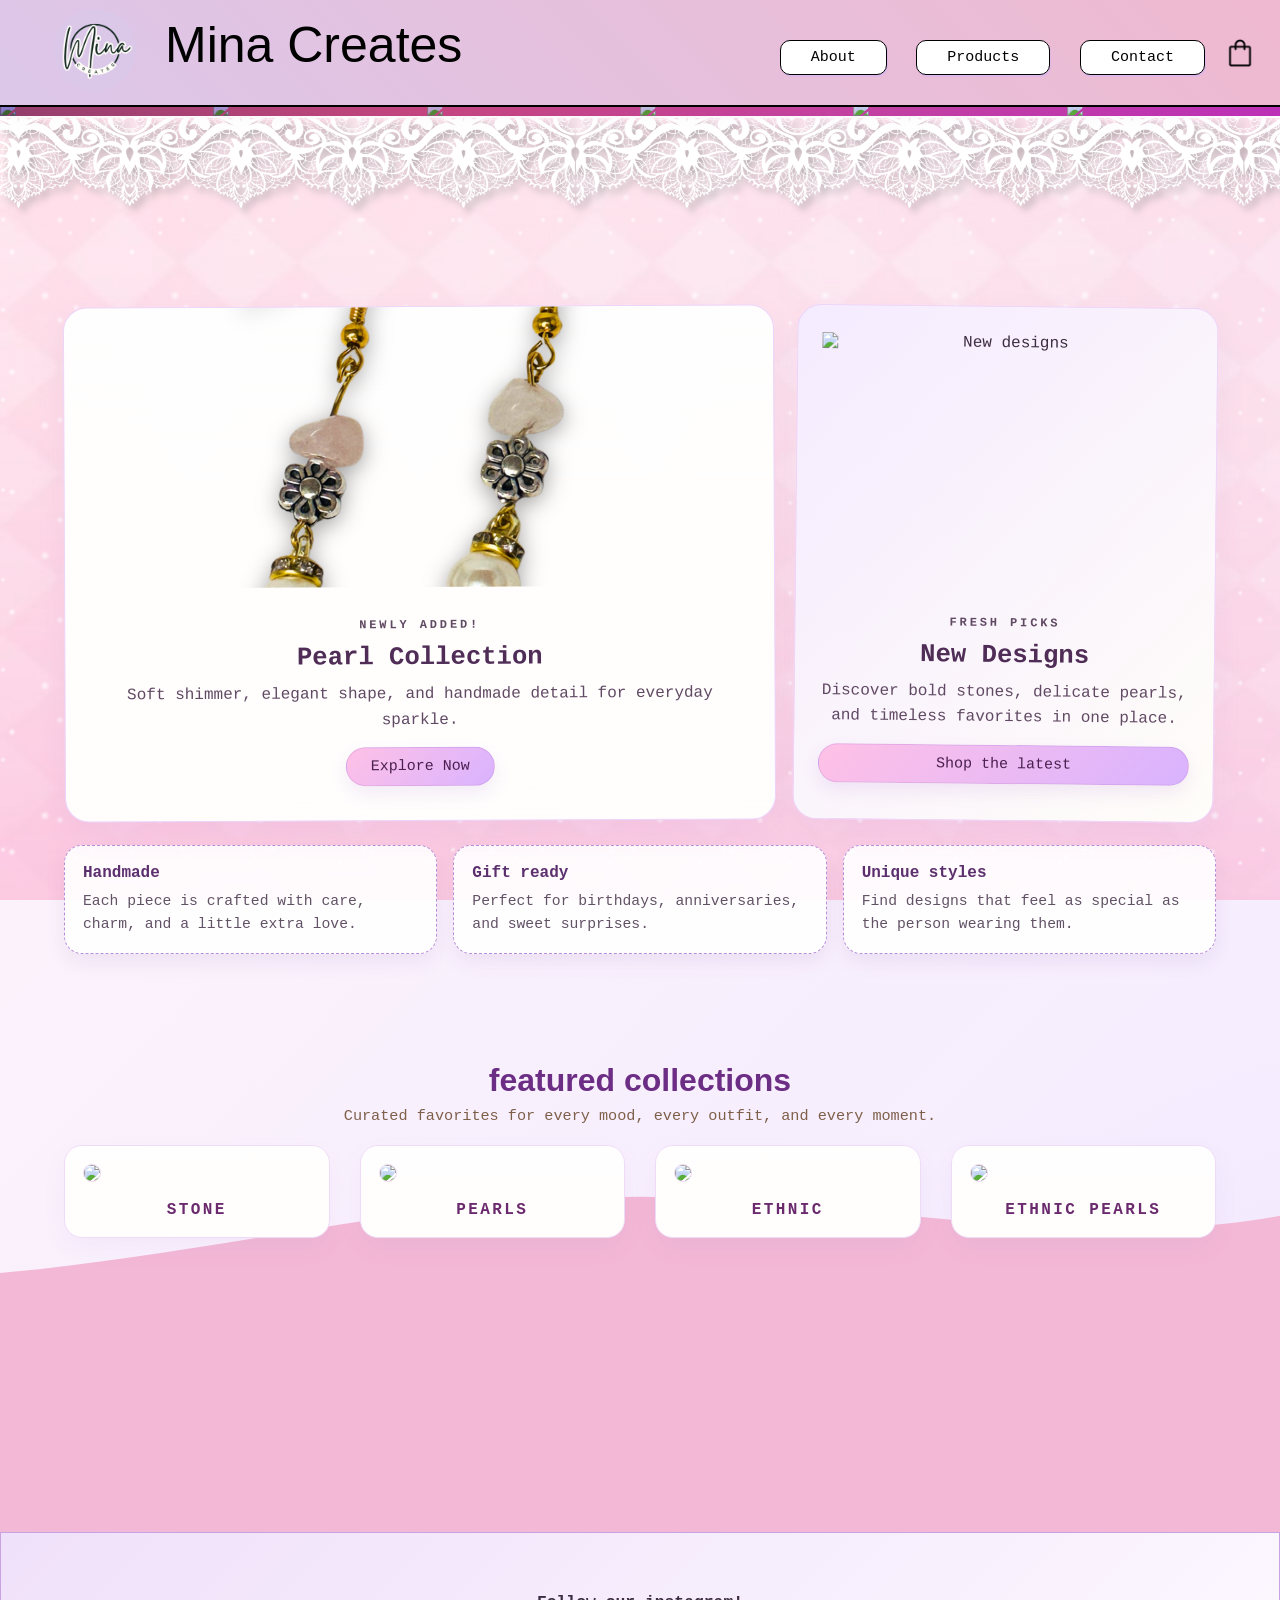
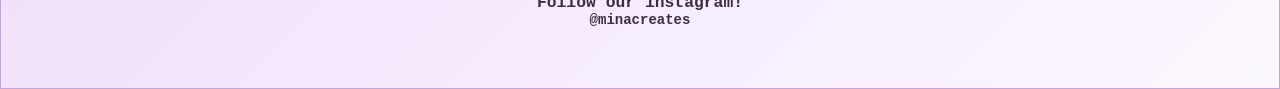
==== commit 8217f844: "Update index.html" ====
--- a/index.html
+++ b/index.html
@@ -14,18 +14,19 @@
         <link href="https://fonts.googleapis.com/css2?family=Limelight&family=Mea+Culpa&family=Style+Script&display=swap" rel="stylesheet">
     </head>
 <body class="home-page">
-
     <div class="header">
         <div class="container">
             <div class="navbar">
-
                 <div class="logo">
                     <a href="index.html">
-                        <img src="images/logo.png" alt="Mina Creates logo" width="100">
+                        <img src="images/logo.png" width="100px">
                     </a>
+
                 </div>
 
-                <h1 class="nav-title">Mina Creates</h1>
+                <div>
+                    <h1 class="nav-title">Mina Creates</h1>
+                </div>
 
                 <nav>
                     <ul id="MenuItems">
@@ -34,10 +35,8 @@
                         <li><a href="contact.html" class="nav-btn">Contact</a></li>
                     </ul>
                 </nav>
-
-                <img src="images/cart.png" class="cart-icon" alt="Shopping cart">
-                <img src="images/menu.png" class="menu-icon" alt="Menu" onclick="menutoggle()">
-
+                <img src="images/cart.png" width="30px" height="30px">
+                <img src="images/menu.png" class="menu-icon" onclick="menutoggle()">
             </div>
         </div>
     </div>
--- a/style.css
+++ b/style.css
@@ -1,9 +1,956 @@
-    border: 2px solid black;
+
+*{
+    margin:0;
+    padding:0;
+    box-sizing:border-box;
+}
+
+.navbar {
+    display: flex;
+    align-items: center;
+    padding-left: 20px;
+    width:100%
+}
+
+.nav-title {
+    font-size: 50px;
+    text-align: center;
+    padding-left: 20px;
+    padding-bottom: 10;
+    font-family: "vivaldi-mn", sans-serif;
+    font-weight: 400;
+    font-style: normal;
+}
+
+nav {
+    flex: 1;
+    text-align: right;
+}
+
+nav ul {
+    display: inline-block;
+    list-style-type: none;
+}
+
+nav ul li {
+    display: inline-block;
+    margin-right:20px;
+}
+
+a {
+    font-size: 15px;
+    text-decoration: none;
+    color: black;
+    font-family: "Lucida Console", "Courier New", monospace;
+}
+
+p {
+    font-family: "Lucida Console", "Courier New", monospace;
+    text-decoration: none;
+    color: black;
+}
+
+
+
+.container {
+    max-width:1300px;
+    margin:auto;
+    padding-left:25px;
+    padding-right:25px;
+    border-bottom: 2px solid black;
+    background: linear-gradient(45deg, #dcc7e9, #efb9d0);
+    box-shadow: 0 6px 18px rgba(147, 103, 190, 0.08);
+}
+
+.navbar {
+    display: flex;
+    align-items: center;
+    width: 100%
+}
+
+.nav-title {
+    font-size: 50px;
+    text-align: center;
+    padding-left: 20px;
+    padding-bottom: 15px;
+    font-family: "vivaldi-mn", sans-serif;
+    font-weight: 400;
+    font-style: normal;
+    color: black;
+}
+
+nav {
+    flex: 1;
+    text-align: right;
+}
+
+nav ul {
+    display: inline-block;
+    list-style-type: none;
+}
+
+nav ul li {
+    display: inline-block;
+    margin-right:20px;
+}
+
+.nav-btn {
+    display: inline-block;
+    background: #fff;
+    color: #6a3a6f;
+    padding: 8px 30px;
+    border-radius: 10px;
+    border: 1.5px solid #e9d5fb;
+    box-shadow: 1px 2px 0 rgba(217,180,244,0.6);
+    transition: transform 0.3s ease, background 0.3s ease;
+}
+
+.nav-btn:hover {
+    transform: translateY(-4px);
+    background: #f6dff7;
+    color: #5e2773;
+}
+
+.row {
+    display:flex;
+    align-items: center;
+    flex-wrap: wrap;
+    justify-content: center;
+    gap: 30px;
+    padding: 0;
+}
+
+.col-2 {
+    flex-basis: 50%;
+    min-width: 300px;
+    align-items: center;
+}
+
+.col-2 img {
+    max-width: 100%;
+}
+
+col-2 h1 {
+    font-size: 50px;
+    line-height: 60px;
+}
+
+.btn {
+    display: inline-block;
+    background: purple;
+    color: #fff;
+    padding: 8px 30px;
+    margin: 10px 0;
+    border-radius: 30px;
+    transition: background 0.5s;
+    
+}
+.btn:hover {
+    transform: translateY(-5px);
+    background: #dcc7e9;
+}
+
+.nav-btn {
+    display: inline-block;
+    background: white;
+    color: black;
+    padding: 8px 30px;
+    border-radius: 10px;
+    border: 1px solid black;
+    transition: transform 0.5s
+    
+}
+
+.nav-btn:hover {
+    transform: translateY(-5px);
+    background: purple;
+}
+
+.header {
+    position: fixed;
+    top: 0;
+    left:0;
+    width: 100%;
+    z-index:1000;
+}
+
+body {
+    padding-top: 100px;
+    font-family: "Lucida Console", "Courier New", monospace;
+    background-color: #f9f4ff;
+    color: #3d2d43;
+    min-height: 100vh;
+}
+
+/* Purple boutique background with texture overlay (uses images/paper-texture.png)
+   Drop your texture image at that path and the overlay will appear. */
+body.home-page {
+    background-color: #f9f4ff;
+    background-image:
+        radial-gradient(circle at top left, rgba(255, 209, 235, 0.22) 0, transparent 28%),
+        radial-gradient(circle at bottom right, rgba(222, 201, 255, 0.18) 0, transparent 30%),
+        linear-gradient(135deg, #fff6fb 0%, #f3eaff 100%);
+    background-size: cover;
+}
+
+/* Paper texture overlay: place a paper image at images/paper-texture.png
+   If the file is missing, the overlay is ignored gracefully. */
+body.home-page::before {
+    content: "";
+    position: fixed;
+    inset: 0;
+    pointer-events: none;
+    background-image:
+        linear-gradient(180deg, rgba(255,255,255,0.16) 0%, rgba(255,255,255,0) 70%),
+        url('./images/texture-4.jpg');
+    background-position: center, center;
+    background-size: cover, cover;
+    background-repeat: no-repeat, no-repeat;
+    opacity: 0.55;
+    z-index: -2;
+}
+
+body.home-page::after {
+    content: "";
+    position: fixed;
+    inset: 0;
+    pointer-events: none;
+    background-image:
+        radial-gradient(circle at 10% 10%, rgba(255, 255, 255, 0.95) 0, rgba(255, 255, 255, 0) 4px),
+        radial-gradient(circle at 28% 20%, rgba(255, 230, 250, 0.9) 0, rgba(255, 230, 250, 0) 3px),
+        radial-gradient(circle at 50% 12%, rgba(255, 245, 255, 0.92) 0, rgba(255, 245, 255, 0) 5px),
+        radial-gradient(circle at 75% 25%, rgba(255, 225, 245, 0.88) 0, rgba(255, 225, 245, 0) 4px),
+        radial-gradient(circle at 20% 72%, rgba(255, 255, 255, 0.86) 0, rgba(255, 255, 255, 0) 3px),
+        radial-gradient(circle at 60% 75%, rgba(255, 215, 245, 0.9) 0, rgba(255, 215, 245, 0) 4px);
+    background-size: 120px 120px, 90px 90px, 130px 130px, 100px 100px, 90px 90px, 110px 110px;
+    background-position: 0 0, 45px 35px, 110px 20px, 185px 95px, 255px 245px, 340px 115px;
+    background-repeat: repeat;
+    opacity: 0.82;
+    mix-blend-mode: screen;
+    z-index: -1;
+    animation: starfield 18s linear infinite, twinkle 3.8s ease-in-out infinite alternate;
+}
+
+body.products-page::after {
+    content: "";
+    position: fixed;
+    inset: 0;
+    pointer-events: none;
+    background-image:
+        radial-gradient(circle at 10% 10%, rgba(255, 255, 255, 0.95) 0, rgba(255, 255, 255, 0) 4px),
+        radial-gradient(circle at 30% 20%, rgba(255, 230, 250, 0.9) 0, rgba(255, 230, 250, 0) 3px),
+        radial-gradient(circle at 55% 12%, rgba(255, 245, 255, 0.92) 0, rgba(255, 245, 255, 0) 5px),
+        radial-gradient(circle at 80% 25%, rgba(255, 225, 245, 0.88) 0, rgba(255, 225, 245, 0) 4px),
+        radial-gradient(circle at 15% 75%, rgba(255, 255, 255, 0.86) 0, rgba(255, 255, 255, 0) 3px),
+        radial-gradient(circle at 45% 70%, rgba(255, 215, 245, 0.9) 0, rgba(255, 215, 245, 0) 4px),
+        linear-gradient(180deg, rgba(255,255,255,0.16) 0%, rgba(255,255,255,0) 70%);
+    background-size: 120px 120px, 90px 90px, 130px 130px, 100px 100px, 90px 90px, 110px 110px, auto;
+    background-position: 0 0, 45px 35px, 110px 20px, 185px 95px, 255px 245px, 340px 115px, center;
+    background-repeat: repeat;
+    opacity: 0.82;
+    mix-blend-mode: screen;
+    z-index: -1;
+    animation: starfield 18s linear infinite, twinkle 3.8s ease-in-out infinite alternate;
+}
+/* The parent container holding the wave and products */
+/* The container holding both the wave and the products */
+.wave-section {
+    position: relative;
+    width: 100%;
+    height: 500px;
+}
+
+.wave-section {
+    position: relative;
+    overflow: hidden;
+    margin-bottom: 0;
+}
+
+.wave-container {
+    position: absolute;
+    top: -28%;
+    left: 0;
+    width: 100%;
+    height: 160%;
+    z-index: 1;
+    pointer-events: none;
+}
+
+.wave-container svg {
+    width: 100%;
+    height: 100%;
+    display: block;
+}
+
+
+.featured-products-content {
+    position: relative;
+    z-index: 2;
+    margin: 320px auto 0;
+    padding-top: 20px;
+    padding-bottom: 30px;
+}
+
+.wave-section .header-2,
+.wave-section .section-intro {
+    color: #333333;
+}
+
+body.products-page {
+    background-color: #f9f4ff;
+    background-image:
+        radial-gradient(circle at top left, rgba(255, 209, 235, 0.22) 0, transparent 28%),
+        radial-gradient(circle at bottom right, rgba(222, 201, 255, 0.18) 0, transparent 30%),
+        linear-gradient(135deg, #fff6fb 0%, #f3eaff 100%);
+    background-size: cover;
+}
+
+body.products-page::before {
+    content: "";
+    position: fixed;
+    inset: 0;
+    pointer-events: none;
+    background-image:
+        linear-gradient(180deg, rgba(255,255,255,0.92) 0%, rgba(255,255,255,0.35) 22%, rgba(255,255,255,0) 42%),
+        url('images/texture-4.jpg');
+    background-position: center, center;
+    background-size: cover, cover;
+    background-repeat: no-repeat, no-repeat;
+    opacity: 0.55;
+    z-index: -2;
+}
+
+body.products-page::after {
+    content: "";
+    position: fixed;
+    inset: 0;
+    pointer-events: none;
+    background-image:
+        radial-gradient(circle at 10% 10%, rgba(255, 255, 255, 1) 0, rgba(255, 255, 255, 0) 4px),
+        radial-gradient(circle at 30% 20%, rgba(255, 230, 250, 1) 0, rgba(255, 230, 250, 0) 5px),
+        radial-gradient(circle at 55% 12%, rgba(255, 245, 255, 0.98) 0, rgba(255, 245, 255, 0) 3px),
+        radial-gradient(circle at 80% 25%, rgba(255, 225, 245, 0.96) 0, rgba(255, 225, 245, 0) 6px),
+        radial-gradient(circle at 15% 75%, rgba(255, 240, 255, 0.95) 0, rgba(255, 240, 255, 0) 4px),
+        radial-gradient(circle at 45% 70%, rgba(255, 215, 245, 0.92) 0, rgba(255, 215, 245, 0) 5px),
+        radial-gradient(circle at 68% 82%, rgba(255, 255, 255, 0.93) 0, rgba(255, 255, 255, 0) 4px),
+        radial-gradient(circle at 85% 50%, rgba(255, 210, 240, 0.9) 0, rgba(255, 210, 240, 0) 5px);
+    background-size: 180px 180px, 150px 150px, 80px 80px, 130px 130px, 100px 100px, 90px 90px, 110px 110px, 85px 85px;
+    background-position: 0 0, 45px 35px, 110px 20px, 185px 95px, 255px 245px, 340px 115px, 420px 210px, 520px 150px;
+    background-repeat: repeat;
+    opacity: 0.75;
+    mix-blend-mode: screen;
+    z-index: -1;
+    animation: starfield 18s linear infinite;
+}
+
+.lace-row {
+    margin: 0;
+    padding: 0;
+    line-height: 0;
+}
+
+.lace-row .lace-image {
+    display: block;
+    width: 100%;
+    margin: 0;
+    padding: 0;
+    filter: drop-shadow(5px 5px 3px rgba(128, 126, 126, 0.5));
+}
+
+.small-container {
+    max-width: 1080px;
+    margin: 0 auto;
+    padding-left: 25px;
+    padding-right: 25px;
+}
+
+.home-page .small-container {
+    max-width: 1200px;
+    margin: 0 auto;
+    padding: 0 24px 40px;
+}
+
+.home-page .main {
+    padding: 22px 0 10px;
+}
+
+.home-page .feature-highlight {
+    display: grid;
+    grid-template-columns: 1.35fr 0.8fr;
+    gap: 20px;
+    margin: 24px 0 24px;
+}
+
+.home-page .feature-card {
+    background: #fffdfc;
+    border-radius: 24px;
+    overflow: hidden;
+    box-shadow: 0 12px 30px rgba(139, 95, 191, 0.08);
+    border: 1px solid #edd5fb;
+    transform: rotate(-0.25deg);
+    background-image: linear-gradient(rgba(255,255,255,0.6), rgba(255,255,255,0.3));
+}
+
+.home-page .feature-card img {
+    width: 100%;
+    height: 280px;
+    object-fit: cover;
+}
+
+.home-page .feature-content,
+.home-page .feature-card-compact {
+    padding: 24px;
+    text-align: center;
+}
+
+.home-page .eyebrow {
+    margin: 0 0 8px;
+    color: #8f4aa8;
+    text-transform: uppercase;
+    letter-spacing: 0.24em;
+    font-size: 0.75rem;
+    font-weight: 700;
+}
+
+.home-page .feature-card h2 {
+    margin-bottom: 10px;
+    font-size: 1.6rem;
+    color: #4f2d57;
+}
+
+.home-page .feature-card p {
+    line-height: 1.6;
+    color: #604963;
+}
+
+.home-page .feature-card-compact {
+    display: flex;
+    flex-direction: column;
+    justify-content: center;
+    background: linear-gradient(135deg, #f5ebff 0%, #fffdf9 100%);
+    transform: rotate(0.6deg);
+}
+
+.home-page .benefits {
+    display: grid;
+    grid-template-columns: repeat(3, 1fr);
+    gap: 16px;
+    margin: 8px 0 28px;
+}
+
+.home-page .benefit-card {
+    background: rgba(255,255,255,0.9);
+    border: 1px dashed #b98ed8;
+    border-radius: 18px;
+    padding: 18px;
+    box-shadow: 0 8px 20px rgba(88, 51, 124, 0.08);
+}
+
+.home-page .benefit-card h3 {
+    margin-bottom: 8px;
+    color: #5c2f6e;
+    font-size: 1rem;
+}
+
+.home-page .benefit-card p {
+    font-size: 0.92rem;
+    line-height: 1.5;
+    color: #625266;
+}
+
+.home-page .btn {
+    display: inline-block;
+    background: linear-gradient(135deg, #ffc1e6, #d9b3ff);
+    color: #4a1f4f;
+    padding: 10px 24px;
+    margin-top: 14px;
+    border-radius: 999px;
+    border: 1px solid rgba(168,112,203,0.25);
+    transition: transform 0.25s ease, box-shadow 0.25s ease, background 0.25s ease;
+    box-shadow: 0 8px 18px rgba(157, 102, 195, 0.12);
+}
+
+.home-page .btn:hover {
+    transform: translateY(-3px);
+    background: linear-gradient(135deg, #ffd6ef, #e6d6ff);
+    box-shadow: 0 12px 24px rgba(157, 102, 195, 0.16);
+}
+
+.col-4{
+    flex: 1 1 260px;
+    padding: 18px;
+    min-width: 260px;
+    margin-bottom: 40px;
+    border: 1px solid rgba(186, 122, 207, 0.35);
+    border-radius: 28px;
+    background: rgba(255, 255, 255, 0.92);
+    box-shadow: 0 16px 30px rgba(168, 107, 190, 0.12);
+    transition: transform 0.35s ease, box-shadow 0.35s ease, border-color 0.35s ease;
+}
+.col-4 a {
+    display: block;
+    color: #3f2a52;
+    text-decoration: none;
+}
+
+.col-4 img {
+    width: 100%;
+    border-radius: 20px;
+    border: 1px solid rgba(223, 189, 233, 0.55);
+}
+
+.col-4 h4 {
+    margin-top: 14px;
+    font-size: 1rem;
+    letter-spacing: 0.15em;
+    text-transform: uppercase;
+    color: #6a2a6d;
+    text-align: center;
+}
+
+.col-4:hover {
+    background: linear-gradient(135deg, rgba(255, 243, 251, 0.95), rgba(241, 228, 255, 0.95));
+    transform: translateY(-6px);
+    box-shadow: 0 20px 36px rgba(168, 107, 190, 0.18);
+    border-color: rgba(202, 138, 219, 0.55);
+}
+
+.col-5:hover {
+    transform: translateY(-5px);
+}
+
+.col-5 {
+    display:flex;
+    align-items:center;
+    transition: transform 0.5s;
+}
+
+
+.products-header {
+    margin:20px;
+    font-size: 20px;
+    text-align: center;
+    font-family: "Lexend", sans-serif;
+    font-optical-sizing: auto;
+    font-style: normal;
+    
+
+}
+
+
+.lexend {
+    font-family: "Lexend", sans-serif;
+    font-optical-sizing: auto;
+    font-style: normal;
+}
+
+
+.space {
+    border: 1px solid black;
+}
+
+
+.col-4 img {
+    width: 100%;
+}
+
+
+.col-4 p {
+    font-size: 14px;
+}
+
+
+.header-2 {
+    text-align: center;
+    margin: 30px 0 8px;
+}
+
+.home-page .header-2 {
+    font-size: 2rem;
+    color: #6c2d84;
+    font-family: "vivaldi-mn", sans-serif;
+}
+
+.home-page .section-intro {
+    text-align: center;
+    color: #7e5f4a;
+    margin-bottom: 20px;
+    font-size: 0.95rem;
+}
+
+.home-page .col-4 {
+    background: #fffdfc;
+    border: 1px solid #eedcf7;
+    border-radius: 18px;
+    overflow: hidden;
+    box-shadow: 0 10px 24px rgba(139, 95, 191, 0.06);
+    background-image: linear-gradient(rgba(255,255,255,0.6), rgba(255,255,255,0.3));
+}
+
+.home-page .col-4:hover {
+    background: linear-gradient(135deg, #fff1fb 0%, #f3e8ff 100%);
+}
+
+.h4 {
+    font-weight: normal;
+    
+}
+
+.footer {
+    flex-basis: 5%;
+    min-width:200px;
+    border: 1px solid black;
+    background: #dcc7e9;
+    font-size:14px;
+    
+}
+
+.home-page .footer {
+    background: linear-gradient(135deg, #f0e1fa 0%, #fcf8ff 100%);
+    border: 1px solid #c7a4e1;
+    box-shadow: 0 12px 30px rgba(88, 51, 124, 0.12);
+}
+
+.home-page .footer-container {
+    padding: 60px 20px;
+}
+
+.footer-container {
+    align-items: center;
+    text-align:center;
+}
+
+.noto-sans {
+    font-family: "Noto Sans", sans-serif;
+    font-optical-sizing: auto;
+    font-style: normal;
+}
+
+.menu-icon {
+    width: 28px;
+    margin-left: 20px;
+    display: none;
+}
+
+/* ----- media query for menu ----- */
+
+@media only screen and (max-width: 800px){
+    .home-page .feature-highlight {
+        grid-template-columns: 1fr;
+    }
+
+    .home-page .benefits {
+        grid-template-columns: 1fr;
+    }
+
+    nav ul {
+        position: absolute;
+        top: 100px;
+        left: 0;
+        background: #333;
+        width: 100%;
+        overflow: hidden;
+        transition: max-height 0.5s;
+        
+    }
+    
+    nav ul li {
+        display: block;
+        margin-right: 50px;
+        margin-top: 10px;
+        margin-bottom: 10px;
+    }
+    
+    nav ul li a {
+        color: #fff;
+        
+    }
+    
+    .menu-icon {
+        display:block;
+        cursor:pointer;
+        
+    }
+}
+
+
+
+.container-header {
+    position: relative;
+    width: 100%;
+    overflow: hidden;
+    border-bottom: 2px solid white;
+    background: linear-gradient(135deg, #da6d7f 0%, #be2eb7 100%);
+}
+
+.wrapper {
+    display: flex;
+    width: 100%;
+    animation: slide 16s infinite;
+    position: relative;
+    z-index: 1;
+}
+
+.img-header {
+    width: 100%;
+    object-fit: cover;
+}
+
+.header-txt1 {
+    position: absolute;
+    top: 75%;
+    left: 50%;
+    font-size: 200px;
+    transform: translate(-50%, -120%);
+    color: #fffaf3;
+    z-index: 3;
+    padding: 15px;
+    font-family: "Style Script", cursive;
+    font-weight: 400;
+    font-style: normal;
+    text-shadow:
+        3px 3px 0 #ab69da,
+        5px 5px 0 #a5328c,
+        8px 8px 0 #9f4a9a,
+        10px 10px 10px rgba(0, 0, 0, 0.15);
+    text-align: center;
+    filter: drop-shadow(1px 1px 3px rgba(128, 126, 126, 0.5));
+}
+.header-txt2 {
+    position: absolute;
+    top: 95%;
+    left: 50%;
+    font-size: 200px;
+    transform: translate(-50%, -120%);
+    color: #fffaf3;
+    z-index: 3;
+    padding: 15px;
+    font-family: "Style Script", cursive;
+    font-weight: 400;
+    font-style: normal;
+    text-shadow:
+            3px 3px 0 #ab69da,
+            5px 5px 0 #a5328c,
+            8px 8px 0 #9f4a9a,
+            10px 10px 10px rgba(0, 0, 0, 0.15);
+    text-align: center;
+    filter: drop-shadow(1px 1px 3px rgba(128, 126, 126, 0.5));
+}
+
+
+.btn-header {
+    position: absolute;
+    top: 66%;
+    left: 50%;
+    transform: translate(-50%, 50%);
+    z-index: 3;
+    background-color: #dcc7e9;
+    padding: 20px;
+    border-radius: 50px;
+    font-size: 20px;
+    font-family: "Lucida Console", "Courier New", monospace;
+}
+
+.fade-overlay {
+    position: absolute;
+    top: 0;
+    left: 0;
+    width: 100%;
+    height: 100%;
+
+    background: linear-gradient(
+        to right,
+        rgba(139, 95, 191, 0.7),
+        rgba(212, 49, 128, 0.28),
+        rgba(239, 163, 200, 0.12),
+        transparent
+    );
+
+    z-index: 2;
+    pointer-events: none;
+    mix-blend-mode: multiply;
+}
+
+@keyframes slide {
+    0% {
+        transform: translateY(0);
+    }
+    25% {
+        transform: translateX(0);
+    }
+    30% {
+        transform: translateX(-100%);
+    } 
+    50% {
+        transform: translateX(-100%);
+    }
+    55% {
+        transform: translateX(-200%);
+    }
+    75% {
+        transform: translateX(-200%)
+    }
+    80% {
+        transform: translateX(-300%)
+    }
+    200% {
+        transform: translateX(-300%)
+    }
+}
+
+@keyframes starfield {
+    0% {
+        background-position: 0 0, 50px 30px, 110px 20px, 180px 90px, 250px 250px, 350px 120px, 500px 210px;
+    }
+    100% {
+        background-position: -1200px 800px, -1150px 740px, -1100px 700px, -1050px 660px, -1000px 620px, -950px 580px, -900px 540px;
+    }
+}
+
+@keyframes twinkle {
+    0% {
+        opacity: 0.72;
+    }
+    25% {
+        opacity: 0.86;
+    }
+    50% {
+        opacity: 0.78;
+    }
+    75% {
+        opacity: 0.9;
+    }
+    100% {
+        opacity: 0.8;
+    }
+}
+
+
+
+.content {
+    z-index:888;
+    color:#fff;
+    width:70%;
+    margin-top: 50px;
+}
+
+/*--------------------- all products page -----------------*/
+
+.row-2 {
+    justify-content: space-between;
+    margin: 55px auto 40px;
+}
+
+select {
+    border: 1px solid #dcc7e9;
+    padding: 5px;
+}
+
+.box {
+    margin-left:100px;
+    background-color: #dcc7e9;
+}
+
+select:focus {
+    outline: none;
+}
+
+.about-hero {
+    max-width: 1100px;
+    margin: 80px auto 40px;
+    padding: 46px 32px;
+    background: rgba(255, 248, 255, 0.9);
+    border: 1px solid rgba(221, 176, 223, 0.45);
+    border-radius: 32px;
+    box-shadow: 0 18px 40px rgba(149, 88, 160, 0.1);
+    text-align: center;
+}
+
+.about-hero h1 {
+    font-size: clamp(2.4rem, 3vw, 4rem);
+    margin-bottom: 18px;
+    color: #5e2d67;
+}
+
+.about-hero p {
+    max-width: 760px;
+    margin: 0 auto;
+    font-size: 1rem;
+    line-height: 1.8;
+    color: #6e4d73;
+}
+
+.about-grid {
+    display: grid;
+    grid-template-columns: repeat(2, minmax(250px, 1fr));
+    gap: 24px;
+    max-width: 1100px;
+    margin: 0 auto 60px;
+    padding: 0 24px;
+}
+
+.about-card {
+    background: rgba(255, 255, 255, 0.96);
+    border: 1px solid rgba(206, 160, 213, 0.35);
+    border-radius: 26px;
+    padding: 28px;
+    box-shadow: 0 14px 30px rgba(142, 83, 163, 0.08);
+}
+
+.about-card h2 {
+    margin-bottom: 12px;
+    color: #62387a;
+}
+
+.about-card p {
+    color: #6c4f74;
+    line-height: 1.8;
+}
+
+@media only screen and (max-width: 800px) {
+    .about-grid {
+        grid-template-columns: 1fr;
+    }
+}
+
+/* ----- media query for less than 600 screen size ----- */
+
+@media only screen and (max-width: 600px) {
+    .row {
+        align-items: center;
+        text-align: center;
+    }
+    .col-2, col-3, col-4 {
+        flex-basis: 100%;
+    }
+}
+
+/*----- contacr ----- */
+
+.contact-container {
+    height:100vh;
+    display: flex;
+    align-items: center;
+    justify-content: space-evenly;
+}
+
+.contact-left {
+    display:flex;
+    flex-direction: column;
+    align-items: start;
+    gap: 20px;
+}
+
+.contact-inputs {
+    width:400px;
+    height: 50px;
+    border: none;
     outline: none;
     padding-left: 25px;
     font-weight: 500;
-    color: black;
+    color:black;
     border-radius: 50px;
+    border: 2px solid black;
 }
 
 .contact-left textarea {
@@ -13,102 +960,51 @@
 }
 
 .btn-submit {
-    padding: 20px;
-    background-color: #dcc7e9;
-}
-
-/* --------------------- RESPONSIVE STYLES --------------------- */
-
-@media only screen and (max-width: 800px) {
-    .home-page .feature-highlight {
+    padding:20px;
+    background-color:#dcc7e9;
+}
+
+
+.about-content {
+    display: grid;
+    grid-template-columns: 2fr 1fr;
+    gap: 30px;
+    align-items: start;
+    max-width: 1200px;
+    margin: 0 auto;
+    padding: 30px 20px;
+}
+
+.about-grid {
+    display: grid;
+    grid-template-columns: repeat(2, minmax(0, 1fr));
+    gap: 20px;
+}
+
+.about-video {
+    text-align: center;
+    padding: 25px;
+    border-radius: 12px;
+}
+
+.about-video img {
+    display: block;
+    width: 100%;
+    height: auto;
+    border-radius: 10px;
+    margin: 15px auto;
+}
+
+.about-video a {
+    text-decoration: none;
+}
+
+@media (max-width: 768px) {
+    .about-content {
         grid-template-columns: 1fr;
-    }
-
-    .home-page .benefits {
-        grid-template-columns: 1fr;
-    }
-
-    .navbar {
-        padding: 0 10px;
-    }
-
-    .nav-title {
-        font-size: 40px;
-        padding-left: 10px;
-    }
-
-    nav ul {
-        position: absolute;
-        top: 100%;
-        left: 0;
-        width: 100%;
-        max-height: 0;
-        overflow: hidden;
-        background: #333;
-        transition: max-height 0.5s ease;
-    }
-
-    nav ul li {
-        display: block;
-        margin: 10px 20px;
-    }
-
-    nav ul li a {
-        color: white;
-    }
-
-    .menu-icon {
-        display: block;
-        cursor: pointer;
     }
 
     .about-grid {
         grid-template-columns: 1fr;
     }
-
-    .about-content {
-        grid-template-columns: 1fr;
-    }
-
-    .contact-inputs {
-        width: min(400px, 90vw);
-    }
-}
-
-@media only screen and (max-width: 600px) {
-    .row {
-        align-items: center;
-        text-align: center;
-    }
-
-    .col-2,
-    .col-3,
-    .col-4 {
-        flex-basis: 100%;
-    }
-
-    .container {
-        padding-left: 10px;
-        padding-right: 10px;
-    }
-
-    .nav-title {
-        font-size: 34px;
-    }
-
-    .header-txt1,
-    .header-txt2 {
-        font-size: clamp(3rem, 14vw, 6rem);
-    }
-
-    .contact-container {
-        flex-direction: column;
-        justify-content: center;
-        gap: 25px;
-        padding: 30px 15px;
-    }
-
-    .box {
-        margin-left: 0;
-    }
-}
+}
